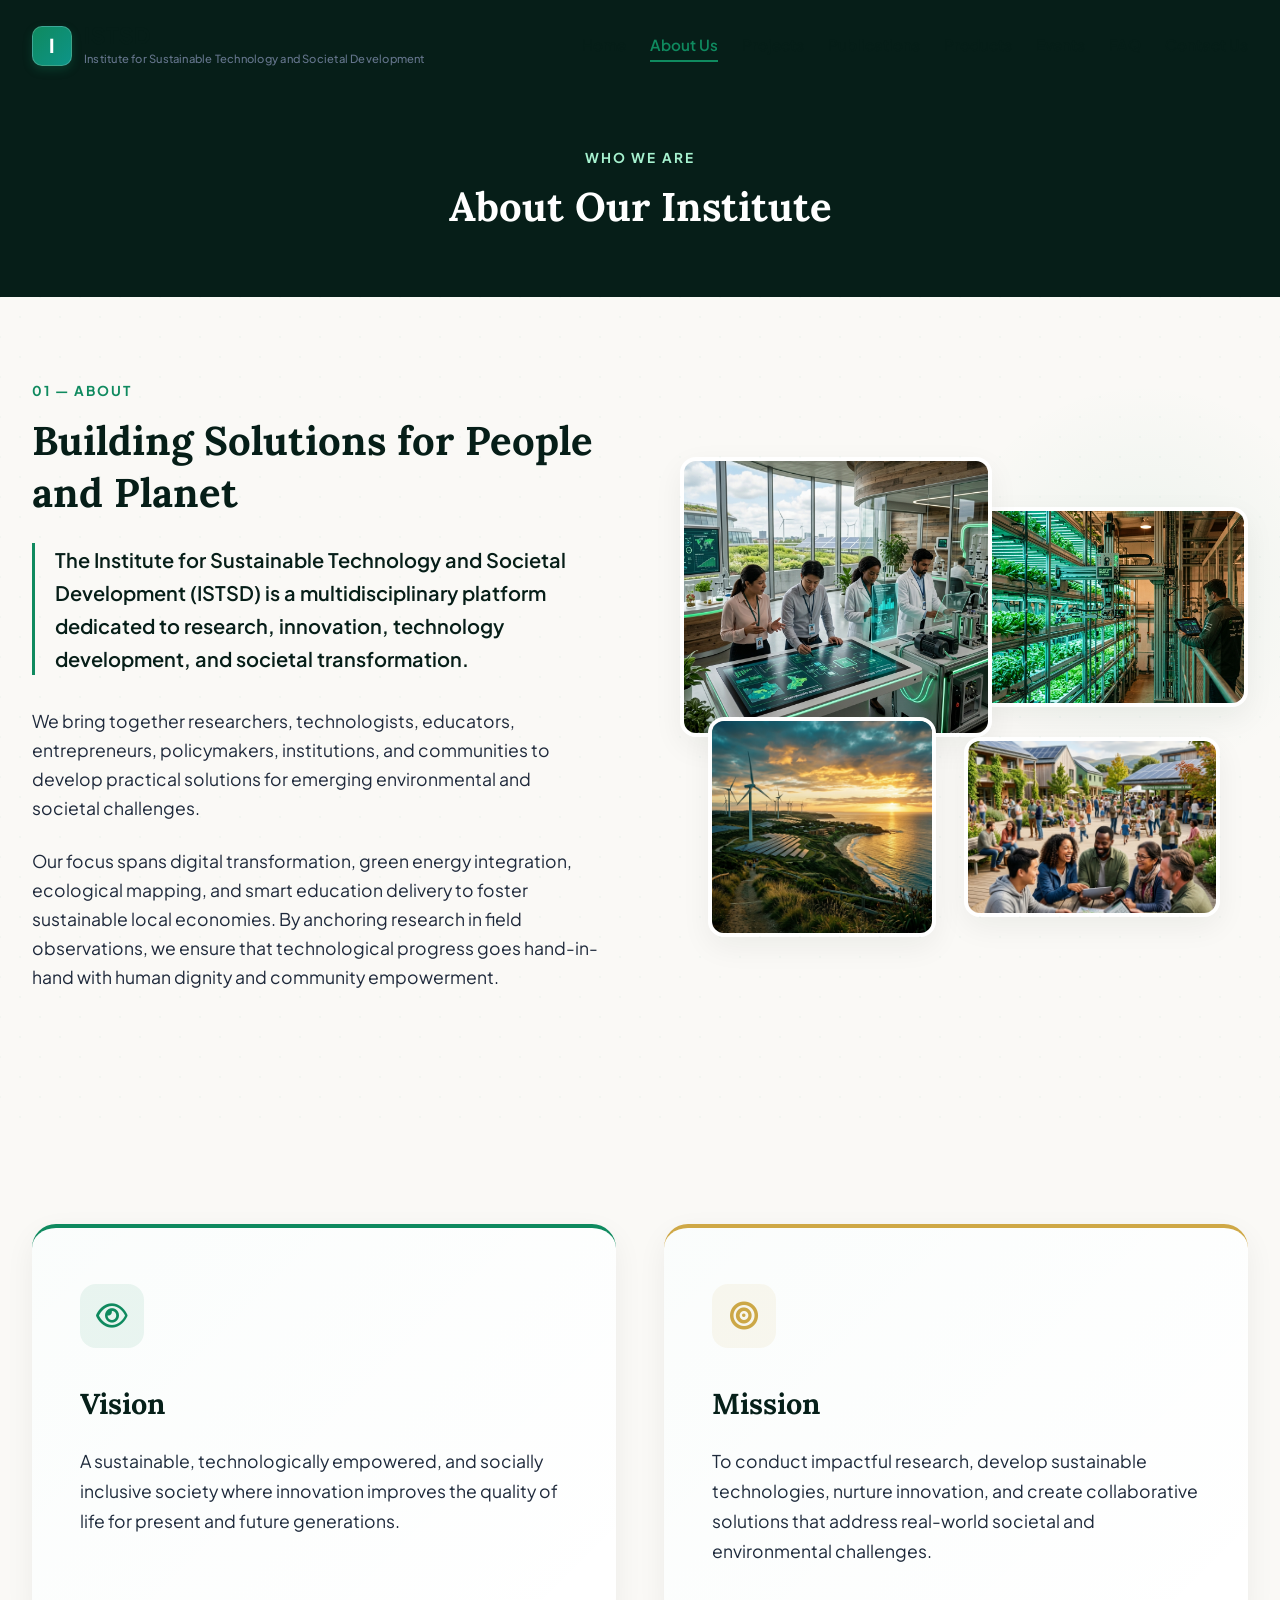
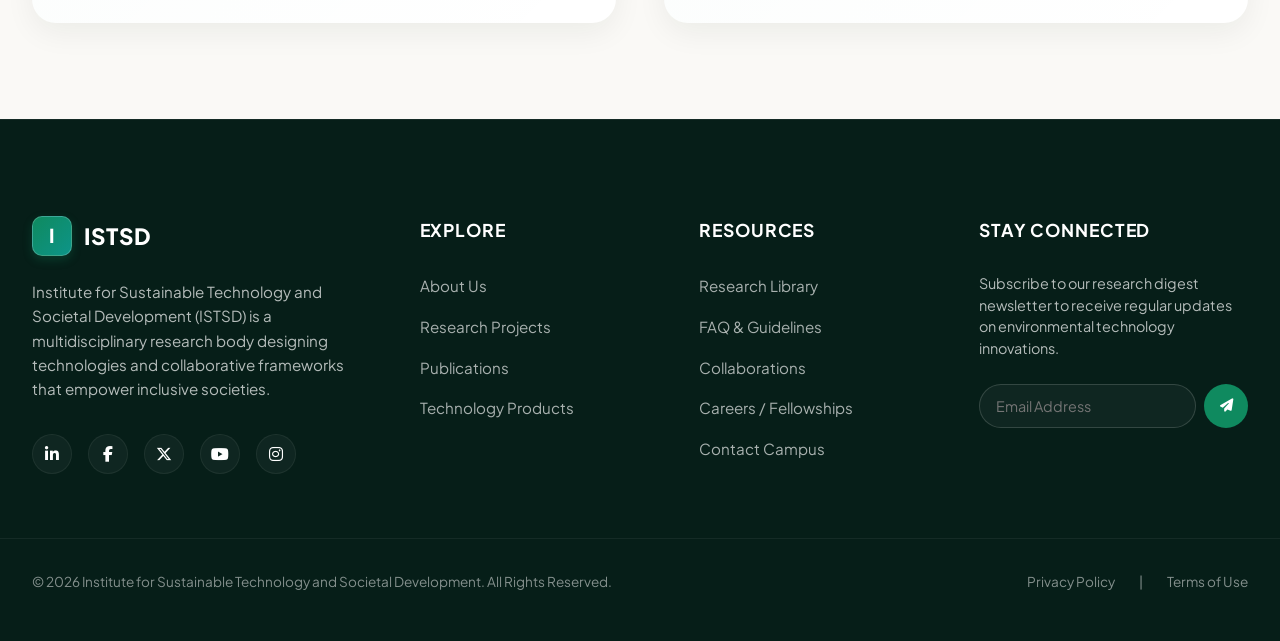
==== about.html @ 1c8e1d32 "version2" ====
<!DOCTYPE html>
<html lang="en">
<head>
  <meta charset="UTF-8">
  <meta name="viewport" content="width=device-width, initial-scale=1.0">
  <title>About Us | ISTSD</title>
  <meta name="description" content="Learn about the Institute for Sustainable Technology and Societal Development (ISTSD), our vision, mission, and multidisciplinary platform.">
  
  <!-- Font Awesome CDN -->
  <link rel="stylesheet" href="https://cdnjs.cloudflare.com/ajax/libs/font-awesome/6.4.0/css/all.min.css" integrity="sha512-iecdLmaskl7CVkqkXNQ/ZH/XLlvWZOJyj7Yy7tcenmpD1ypASozpmT/E0iPtmFIB46ZmdtAc9eNBvH0H/ZpiBw==" crossorigin="anonymous" referrerpolicy="no-referrer" />
  
  <!-- Stylesheets -->
  <link rel="stylesheet" href="css/style.css">
  
  <!-- JavaScript -->
  <script src="js/script.js" defer></script>
  <link rel="icon" type="image/png" href="data:image/svg+xml,<svg xmlns=%22http://www.w3.org/2000/svg%22 viewBox=%220 0 100 100%22><rect width=%22100%22 height=%22100%22 rx=%2220%22 fill=%22%230f8a5f%22/><text y=%22.9em%22 font-size=%2280%22 fill=%22white%22 font-weight=%22bold%22 x=%2210%22>I</text></svg>">
</head>
<body>

  <!-- Scroll Progress Indicator -->
  <div class="scroll-progress-bar"></div>

  <!-- Header / Navigation -->
  <header class="header-nav">
    <div class="container nav-container">
      <a href="index.html" class="logo-link" id="logoLink">
        <div class="logo-icon">I</div>
        <div class="logo-text-wrapper">
          <span class="logo-abbr">ISTSD</span>
          <span class="logo-full">Institute for Sustainable Technology and Societal Development</span>
        </div>
      </a>
      
      <!-- Hamburger Menu for Mobile -->
      <button class="hamburger-toggle" aria-label="Toggle navigation menu" aria-expanded="false" id="hamburgerMenu">
        <span class="hamburger-line"></span>
        <span class="hamburger-line"></span>
        <span class="hamburger-line"></span>
      </button>
      
      <!-- Navigation Menu -->
      <nav class="nav-menu-wrapper">
        <ul class="nav-menu" id="navMenu">
          <li class="nav-item"><a href="index.html" class="nav-link" id="navHome">Home</a></li>
          <li class="nav-item"><a href="about.html" class="nav-link active" id="navAbout">About Us</a></li>
          <li class="nav-item"><a href="projects.html" class="nav-link" id="navProjects">Projects</a></li>
          <li class="nav-item"><a href="publications.html" class="nav-link" id="navPublications">Publications</a></li>
          <li class="nav-item"><a href="products.html" class="nav-link" id="navProducts">Products</a></li>
          <li class="nav-item"><a href="events.html" class="nav-link" id="navEvents">Events</a></li>
          <li class="nav-item"><a href="faq.html" class="nav-link" id="navFaq">FAQ</a></li>
          <li class="nav-item"><a href="contact.html" class="nav-link" id="navContact">Contact Us</a></li>
        </ul>
      </nav>
    </div>
  </header>

  <!-- Inner Page Banner -->
  <section class="why-section" style="padding: 9rem 0 4rem 0; min-height: auto;">
    <div class="container text-center reveal-element revealed">
      <span class="section-label" style="color: #a7f3d0;">Who We Are</span>
      <h1 class="section-title" style="color: var(--white); margin-bottom: 0;">About Our Institute</h1>
    </div>
  </section>

  <!-- ABOUT US SECTION -->
  <section class="about-section" id="about" style="padding-top: 5rem;">
    <div class="grid-bg-pattern"></div>
    <div class="blur-glow-green" style="top: 10%; right: -5%;"></div>
    
    <div class="container about-grid">
      <!-- Left content -->
      <div class="about-content reveal-element">
        <span class="section-label">01 — About</span>
        <h2 class="section-title">Building Solutions for People and Planet</h2>
        <p class="about-text-lead">
          The Institute for Sustainable Technology and Societal Development (ISTSD) is a multidisciplinary platform dedicated to research, innovation, technology development, and societal transformation.
        </p>
        <p class="about-text">
          We bring together researchers, technologists, educators, entrepreneurs, policymakers, institutions, and communities to develop practical solutions for emerging environmental and societal challenges.
        </p>
        <p class="about-text">
          Our focus spans digital transformation, green energy integration, ecological mapping, and smart education delivery to foster sustainable local economies. By anchoring research in field observations, we ensure that technological progress goes hand-in-hand with human dignity and community empowerment.
        </p>
      </div>
      
      <!-- Right overlapping collage -->
      <div class="about-collage reveal-element">
        <div class="collage-img-card collage-card-1">
          <img src="images/about_col_researcher.png" alt="Researchers collaborating in a clean energy lab">
        </div>
        <div class="collage-img-card collage-card-2">
          <img src="images/about_col_agriculture.png" alt="Smart vertical hydroponics precision farming">
        </div>
        <div class="collage-img-card collage-card-3">
          <img src="images/about_col_energy.png" alt="Sleek wind turbines and solar panel arrays">
        </div>
        <div class="collage-img-card collage-card-4">
          <img src="images/about_col_community.png" alt="Local community collaborating outdoors using tablets">
        </div>
      </div>
    </div>
  </section>

  <!-- VISION AND MISSION -->
  <section class="vision-mission-section">
    <div class="container vm-grid">
      <!-- Vision Card -->
      <div class="vm-card reveal-element">
        <div class="vm-icon-box">
          <i class="far fa-eye"></i>
        </div>
        <h3 class="vm-title">Vision</h3>
        <p class="vm-text">
          A sustainable, technologically empowered, and socially inclusive society where innovation improves the quality of life for present and future generations.
        </p>
      </div>
      
      <!-- Mission Card -->
      <div class="vm-card vm-card-mission reveal-element">
        <div class="vm-icon-box">
          <i class="fas fa-bullseye"></i>
        </div>
        <h3 class="vm-title">Mission</h3>
        <p class="vm-text">
          To conduct impactful research, develop sustainable technologies, nurture innovation, and create collaborative solutions that address real-world societal and environmental challenges.
        </p>
      </div>
    </div>
  </section>

  <!-- FOOTER -->
  <footer class="footer-section">
    <div class="container footer-grid">
      <!-- Col 1: Brand details -->
      <div class="footer-brand-col">
        <a href="index.html" class="footer-logo">
          <div class="logo-icon">I</div>
          <span class="logo-abbr">ISTSD</span>
        </a>
        <p class="footer-brand-desc">
          Institute for Sustainable Technology and Societal Development (ISTSD) is a multidisciplinary research body designing technologies and collaborative frameworks that empower inclusive societies.
        </p>
        <div class="footer-social-links">
          <a href="https://linkedin.com" target="_blank" rel="noopener noreferrer" class="footer-social-btn" aria-label="LinkedIn Profile"><i class="fab fa-linkedin-in"></i></a>
          <a href="https://facebook.com" target="_blank" rel="noopener noreferrer" class="footer-social-btn" aria-label="Facebook Page"><i class="fab fa-facebook-f"></i></a>
          <a href="https://twitter.com" target="_blank" rel="noopener noreferrer" class="footer-social-btn" aria-label="X / Twitter Feed"><i class="fab fa-x-twitter"></i></a>
          <a href="https://youtube.com" target="_blank" rel="noopener noreferrer" class="footer-social-btn" aria-label="YouTube Channel"><i class="fab fa-youtube"></i></a>
          <a href="https://instagram.com" target="_blank" rel="noopener noreferrer" class="footer-social-btn" aria-label="Instagram Feed"><i class="fab fa-instagram"></i></a>
        </div>
      </div>
      
      <!-- Col 2: Navigation shortcuts -->
      <div>
        <h4 class="footer-title">Explore</h4>
        <ul class="footer-links-list">
          <li class="footer-link-item"><a href="about.html">About Us</a></li>
          <li class="footer-link-item"><a href="projects.html">Research Projects</a></li>
          <li class="footer-link-item"><a href="publications.html">Publications</a></li>
          <li class="footer-link-item"><a href="products.html">Technology Products</a></li>
        </ul>
      </div>
      
      <!-- Col 3: Resources links -->
      <div>
        <h4 class="footer-title">Resources</h4>
        <ul class="footer-links-list">
          <li class="footer-link-item"><a href="publications.html">Research Library</a></li>
          <li class="footer-link-item"><a href="faq.html">FAQ & Guidelines</a></li>
          <li class="footer-link-item"><a href="contact.html">Collaborations</a></li>
          <li class="footer-link-item"><a href="contact.html">Careers / Fellowships</a></li>
          <li class="footer-link-item"><a href="contact.html">Contact Campus</a></li>
        </ul>
      </div>
      
      <!-- Col 4: Newsletter sign up -->
      <div>
        <h4 class="footer-title">Stay Connected</h4>
        <p style="font-size: 0.9rem; margin-bottom: 1.5rem; line-height: 1.5;">
          Subscribe to our research digest newsletter to receive regular updates on environmental technology innovations.
        </p>
        <form style="display: flex; gap: 0.5rem; position: relative;" onsubmit="event.preventDefault(); alert('Subscribed to ISTSD research digest successfully!'); this.reset();">
          <input type="email" placeholder="Email Address" required style="flex-grow: 1; padding: 0.75rem 1rem; border-radius: 30px; border: 1px solid rgba(255, 255, 255, 0.15); background-color: rgba(255, 255, 255, 0.04); color: var(--white); font-family: var(--font-sans); font-size: 0.9rem; outline: none;">
          <button type="submit" aria-label="Subscribe to newsletter" style="width: 44px; height: 44px; border-radius: 50%; background-color: var(--primary-emerald); color: var(--white); border: none; cursor: pointer; display: flex; align-items: center; justify-content: center; flex-shrink: 0; transition: var(--transition-fast);"><i class="fas fa-paper-plane"></i></button>
        </form>
      </div>
    </div>
    
    <!-- Footer Legal Row -->
    <div class="container footer-bottom-wrapper">
      <p>© 2026 Institute for Sustainable Technology and Societal Development. All Rights Reserved.</p>
      <div class="footer-bottom-links">
        <a href="contact.html">Privacy Policy</a>
        <span>|</span>
        <a href="contact.html">Terms of Use</a>
      </div>
    </div>
  </footer>

  <!-- Scroll-to-Top Button -->
  <button class="scroll-top-btn" aria-label="Scroll to top of the page" id="scrollTopBtn">
    <i class="fas fa-chevron-up"></i>
  </button>

</body>
</html>
---- css/style.css ----
@import url('https://fonts.googleapis.com/css2?family=Plus+Jakarta+Sans:wght@300;400;500;600;700;800&family=Lora:ital,wght@0,400;0,500;0,600;0,700;1,400&display=swap');

/* --- CUSTOM VARIABLES --- */
:root {
  --primary-dark: #061e18;      /* Deep Forest Green */
  --primary-dark-rgb: 6, 30, 24;
  --primary-emerald: #0f8a5f;   /* Emerald Green */
  --primary-emerald-rgb: 15, 138, 95;
  --accent-teal: #0d9488;       /* Teal */
  --accent-teal-rgb: 13, 148, 136;
  --accent-gold: #cfa846;       /* Soft Gold */
  --accent-gold-rgb: 207, 168, 70;
  --bg-ivory: #faf9f6;          /* Ivory / Off-white */
  --bg-light-rgb: 250, 249, 246;
  --bg-card: #ffffff;
  --text-charcoal: #1e293b;     /* Slate 800 */
  --text-muted: #64748b;        /* Slate 500 */
  --white: #ffffff;
  --white-rgb: 255, 255, 255;
  --font-sans: 'Plus Jakarta Sans', sans-serif;
  --font-serif: 'Lora', serif;
  
  --shadow-sm: 0 2px 4px rgba(0, 0, 0, 0.05);
  --shadow-md: 0 10px 30px rgba(6, 30, 24, 0.06);
  --shadow-lg: 0 20px 40px rgba(6, 30, 24, 0.1);
  --transition-smooth: all 0.4s cubic-bezier(0.16, 1, 0.3, 1);
  --transition-fast: all 0.2s ease;
  --border-radius-sm: 8px;
  --border-radius-md: 16px;
  --border-radius-lg: 24px;
}

/* --- RESET & BASIC STYLES --- */
* {
  box-sizing: border-box;
  margin: 0;
  padding: 0;
}

html {
  scroll-behavior: smooth;
  font-size: 16px;
}

body {
  font-family: var(--font-sans);
  background-color: var(--bg-ivory);
  color: var(--text-charcoal);
  line-height: 1.65;
  overflow-x: hidden;
}

/* Custom Scrollbar */
::-webkit-scrollbar {
  width: 10px;
}
::-webkit-scrollbar-track {
  background: var(--bg-ivory);
}
::-webkit-scrollbar-thumb {
  background: rgba(15, 138, 95, 0.3);
  border-radius: 5px;
}
::-webkit-scrollbar-thumb:hover {
  background: var(--primary-emerald);
}

/* --- GLOBAL LAYOUT & DECORATIONS --- */
.container {
  width: 100%;
  max-width: 1280px;
  margin: 0 auto;
  padding: 0 2rem;
}

section {
  position: relative;
  padding: 7rem 0;
}

/* Subtle background grid pattern using CSS */
.grid-bg-pattern {
  position: absolute;
  top: 0;
  left: 0;
  width: 100%;
  height: 100%;
  background-image: 
    radial-gradient(rgba(15, 138, 95, 0.03) 1.5px, transparent 1.5px),
    radial-gradient(rgba(15, 138, 95, 0.03) 1.5px, transparent 1.5px);
  background-size: 40px 40px;
  background-position: 0 0, 20px 20px;
  pointer-events: none;
  z-index: 1;
}

.blur-glow-green {
  position: absolute;
  width: 400px;
  height: 400px;
  background: radial-gradient(circle, rgba(15, 138, 95, 0.06) 0%, rgba(255, 255, 255, 0) 70%);
  border-radius: 50%;
  pointer-events: none;
  z-index: 0;
}

.section-label {
  display: inline-block;
  font-family: var(--font-sans);
  font-size: 0.85rem;
  font-weight: 700;
  text-transform: uppercase;
  letter-spacing: 0.15em;
  color: var(--primary-emerald);
  margin-bottom: 0.75rem;
}

.section-title {
  font-family: var(--font-serif);
  font-size: 2.5rem;
  font-weight: 700;
  color: var(--primary-dark);
  margin-bottom: 1.5rem;
  line-height: 1.3;
}

.section-subtitle {
  font-size: 1.1rem;
  color: var(--text-muted);
  max-width: 650px;
  margin-bottom: 3rem;
}

.text-center {
  text-align: center;
}

.mx-auto {
  margin-left: auto;
  margin-right: auto;
}

/* --- BUTTONS --- */
.btn {
  display: inline-flex;
  align-items: center;
  justify-content: center;
  padding: 0.9rem 2rem;
  border-radius: 40px;
  font-size: 0.95rem;
  font-weight: 600;
  text-decoration: none;
  cursor: pointer;
  transition: var(--transition-smooth);
  letter-spacing: 0.02em;
}

.btn-primary {
  background-color: var(--primary-emerald);
  color: var(--white);
  border: 1px solid var(--primary-emerald);
  box-shadow: 0 4px 14px rgba(15, 138, 95, 0.2);
}

.btn-primary:hover {
  background-color: var(--primary-dark);
  border-color: var(--primary-dark);
  box-shadow: 0 6px 20px rgba(6, 30, 24, 0.3);
  transform: translateY(-2px);
}

.btn-secondary {
  background-color: transparent;
  color: var(--primary-dark);
  border: 1px solid rgba(6, 30, 24, 0.15);
}

.btn-secondary:hover {
  background-color: rgba(6, 30, 24, 0.04);
  border-color: var(--primary-dark);
  transform: translateY(-2px);
}

.btn-outline-gold {
  background-color: transparent;
  color: var(--accent-gold);
  border: 1px solid var(--accent-gold);
}

.btn-outline-gold:hover {
  background-color: var(--accent-gold);
  color: var(--primary-dark);
  box-shadow: 0 4px 14px rgba(207, 168, 70, 0.2);
  transform: translateY(-2px);
}

.btn-white {
  background-color: var(--white);
  color: var(--primary-dark);
  border: 1px solid var(--white);
  box-shadow: 0 4px 14px rgba(0, 0, 0, 0.05);
}

.btn-white:hover {
  background-color: transparent;
  color: var(--white);
  border-color: rgba(255, 255, 255, 0.4);
  transform: translateY(-2px);
}

/* --- NAVIGATION --- */
.header-nav {
  position: fixed;
  top: 0;
  left: 0;
  width: 100%;
  z-index: 1000;
  transition: var(--transition-smooth);
  padding: 1.5rem 0;
}

/* Glassmorphism state when scrolled */
.header-nav.scrolled {
  background-color: rgba(250, 249, 246, 0.85);
  backdrop-filter: blur(12px);
  -webkit-backdrop-filter: blur(12px);
  box-shadow: var(--shadow-sm);
  padding: 1rem 0;
  border-bottom: 1px solid rgba(15, 138, 95, 0.08);
}

.nav-container {
  display: flex;
  justify-content: space-between;
  align-items: center;
}

.logo-link {
  display: flex;
  align-items: center;
  text-decoration: none;
  gap: 0.75rem;
}

.logo-icon {
  width: 40px;
  height: 40px;
  background: linear-gradient(135deg, var(--primary-emerald), var(--accent-teal));
  border-radius: 10px;
  display: flex;
  align-items: center;
  justify-content: center;
  color: var(--white);
  font-weight: 800;
  font-size: 1.2rem;
  box-shadow: 0 4px 10px rgba(15, 138, 95, 0.25);
  border: 1px solid rgba(255, 255, 255, 0.2);
}

.logo-text-wrapper {
  display: flex;
  flex-direction: column;
}

.logo-abbr {
  font-size: 1.4rem;
  font-weight: 800;
  color: var(--primary-dark);
  letter-spacing: 0.05em;
  line-height: 1;
}

.logo-full {
  font-size: 0.7rem;
  font-weight: 500;
  color: var(--text-muted);
  letter-spacing: 0.02em;
  margin-top: 0.15rem;
}

.nav-menu {
  display: flex;
  align-items: center;
  list-style: none;
  gap: 1.5rem;
}

.nav-link {
  font-size: 0.95rem;
  font-weight: 600;
  color: var(--primary-dark);
  text-decoration: none;
  position: relative;
  padding: 0.5rem 0;
  transition: var(--transition-fast);
}

.nav-link:hover {
  color: var(--primary-emerald);
}

.nav-link::after {
  content: '';
  position: absolute;
  bottom: 0;
  left: 0;
  width: 0;
  height: 2px;
  background-color: var(--primary-emerald);
  transition: var(--transition-fast);
}

.nav-link:hover::after,
.nav-link.active::after {
  width: 100%;
}

.nav-link.active {
  color: var(--primary-emerald);
}

.nav-actions {
  display: flex;
  align-items: center;
  gap: 1rem;
}

/* Mobile Hamburger Menu */
.hamburger-toggle {
  display: none;
  background: none;
  border: none;
  cursor: pointer;
  padding: 0.5rem;
  z-index: 1010;
}

.hamburger-line {
  display: block;
  width: 25px;
  height: 2px;
  margin: 5px auto;
  background-color: var(--primary-dark);
  transition: var(--transition-fast);
}

/* Scroll progress indicator */
.scroll-progress-bar {
  position: fixed;
  top: 0;
  left: 0;
  height: 3px;
  width: 0;
  background: linear-gradient(to right, var(--primary-emerald), var(--accent-teal));
  z-index: 2000;
}

/* --- HERO SECTION --- */
.hero-section {
  min-height: 100vh;
  display: flex;
  align-items: center;
  color: var(--white);
  padding: 8rem 0 5rem 0;
  position: relative;
  background-color: var(--primary-dark);
}

.hero-bg-wrapper {
  position: absolute;
  top: 0;
  left: 0;
  width: 100%;
  height: 100%;
  overflow: hidden;
}

.hero-bg-img {
  width: 100%;
  height: 100%;
  object-fit: cover;
  opacity: 0.45;
  transform: scale(1.02);
  transition: transform 10s ease;
}

.hero-overlay {
  position: absolute;
  top: 0;
  left: 0;
  width: 100%;
  height: 100%;
  background: linear-gradient(
    to bottom,
    rgba(6, 30, 24, 0.9) 0%,
    rgba(6, 30, 24, 0.75) 50%,
    rgba(6, 30, 24, 0.95) 100%
  );
  z-index: 1;
}

/* Subtle Animated Background Elements */
.hero-particle {
  position: absolute;
  background-color: rgba(15, 138, 95, 0.15);
  border-radius: 50%;
  pointer-events: none;
  animation: float-around 20s infinite ease-in-out;
}

.hero-particle-1 {
  width: 300px;
  height: 300px;
  top: 15%;
  left: -5%;
}

.hero-particle-2 {
  width: 400px;
  height: 400px;
  bottom: 10%;
  right: -10%;
  animation-duration: 25s;
  animation-delay: -5s;
}

.hero-content-box {
  position: relative;
  z-index: 2;
  max-width: 800px;
}

.hero-badge {
  display: inline-flex;
  align-items: center;
  background: rgba(15, 138, 95, 0.15);
  border: 1px solid rgba(15, 138, 95, 0.3);
  padding: 0.5rem 1.25rem;
  border-radius: 30px;
  font-size: 0.8rem;
  font-weight: 700;
  letter-spacing: 0.1em;
  color: #a7f3d0;
  text-transform: uppercase;
  margin-bottom: 2rem;
  backdrop-filter: blur(8px);
  -webkit-backdrop-filter: blur(8px);
}

.hero-badge i {
  color: var(--accent-gold);
  margin-right: 0.5rem;
}

.hero-title {
  font-family: var(--font-serif);
  font-size: 3.8rem;
  font-weight: 700;
  line-height: 1.15;
  color: var(--white);
  margin-bottom: 1.5rem;
  letter-spacing: -0.01em;
}

.hero-title span {
  background: linear-gradient(to right, var(--accent-gold), #ffd700);
  -webkit-background-clip: text;
  -webkit-text-fill-color: transparent;
}

.hero-description {
  font-size: 1.25rem;
  font-weight: 400;
  line-height: 1.6;
  color: rgba(255, 255, 255, 0.85);
  margin-bottom: 3rem;
  max-width: 680px;
}

.hero-buttons {
  display: flex;
  flex-wrap: wrap;
  gap: 1.25rem;
}

/* --- IMPACT / STATISTICS SECTION --- */
.impact-section {
  background-color: var(--white);
  padding: 4.5rem 0;
  margin-top: -3rem;
  z-index: 10;
  border-radius: var(--border-radius-lg) var(--border-radius-lg) 0 0;
  box-shadow: 0 -20px 40px rgba(6, 30, 24, 0.05);
}

.stats-grid {
  display: grid;
  grid-template-columns: repeat(4, 1fr);
  gap: 2rem;
  text-align: center;
}

.stat-item {
  padding: 1.5rem 1rem;
  border-right: 1px solid rgba(15, 138, 95, 0.1);
  transition: var(--transition-smooth);
}

.stat-item:last-child {
  border-right: none;
}

.stat-number {
  font-family: var(--font-sans);
  font-size: 3.5rem;
  font-weight: 800;
  color: var(--primary-dark);
  line-height: 1;
  margin-bottom: 0.5rem;
}

.stat-number span {
  color: var(--primary-emerald);
}

.stat-label {
  font-size: 0.95rem;
  font-weight: 600;
  color: var(--text-muted);
  text-transform: uppercase;
  letter-spacing: 0.05em;
}

.stat-item:hover {
  transform: translateY(-5px);
}

/* --- ABOUT US SECTION --- */
.about-section {
  background-color: var(--bg-ivory);
}

.about-grid {
  display: grid;
  grid-template-columns: 1fr 1fr;
  gap: 5rem;
  align-items: center;
}

.about-content {
  z-index: 2;
}

.about-text {
  font-size: 1.1rem;
  color: var(--text-charcoal);
  margin-bottom: 1.5rem;
}

.about-text-lead {
  font-size: 1.25rem;
  font-weight: 600;
  color: var(--primary-dark);
  border-left: 3px solid var(--primary-emerald);
  padding-left: 1.25rem;
  margin-bottom: 2rem;
}

.about-collage {
  position: relative;
  height: 480px;
  width: 100%;
}

.collage-img-card {
  position: absolute;
  border-radius: var(--border-radius-md);
  overflow: hidden;
  box-shadow: var(--shadow-md);
  border: 4px solid var(--white);
  transition: var(--transition-smooth);
  cursor: pointer;
}

.collage-img-card img {
  width: 100%;
  height: 100%;
  object-fit: cover;
}

/* Positions for Collage Cards */
.collage-card-1 {
  width: 55%;
  height: 280px;
  top: 0;
  left: 0;
  z-index: 2;
}

.collage-card-2 {
  width: 48%;
  height: 200px;
  top: 50px;
  right: 0;
  z-index: 1;
}

.collage-card-3 {
  width: 40%;
  height: 220px;
  bottom: 0;
  left: 5%;
  z-index: 3;
}

.collage-card-4 {
  width: 45%;
  height: 180px;
  bottom: 20px;
  right: 5%;
  z-index: 2;
}

.collage-img-card:hover {
  transform: scale(1.04) translateY(-8px);
  box-shadow: var(--shadow-lg);
  z-index: 10;
  border-color: rgba(15, 138, 95, 0.2);
}

/* --- VISION & MISSION SECTION --- */
.vision-mission-section {
  background-color: var(--bg-light-rgb);
  padding: 6rem 0;
}

.vm-grid {
  display: grid;
  grid-template-columns: 1fr 1fr;
  gap: 3rem;
}

.vm-card {
  background: var(--white);
  padding: 3.5rem 3rem;
  border-radius: var(--border-radius-lg);
  box-shadow: var(--shadow-md);
  border-top: 4px solid var(--primary-emerald);
  position: relative;
  overflow: hidden;
  transition: var(--transition-smooth);
}

.vm-card-mission {
  border-top-color: var(--accent-gold);
}

.vm-card::before {
  content: '';
  position: absolute;
  top: 0;
  left: 0;
  width: 100%;
  height: 100%;
  background: linear-gradient(135deg, rgba(15, 138, 95, 0.02) 0%, rgba(255, 255, 255, 0) 100%);
  pointer-events: none;
}

.vm-icon-box {
  width: 64px;
  height: 64px;
  background-color: rgba(15, 138, 95, 0.08);
  color: var(--primary-emerald);
  border-radius: 16px;
  display: flex;
  align-items: center;
  justify-content: center;
  font-size: 1.75rem;
  margin-bottom: 2rem;
  transition: var(--transition-smooth);
}

.vm-card-mission .vm-icon-box {
  background-color: rgba(207, 168, 70, 0.08);
  color: var(--accent-gold);
}

.vm-title {
  font-family: var(--font-serif);
  font-size: 1.8rem;
  font-weight: 700;
  color: var(--primary-dark);
  margin-bottom: 1.25rem;
}

.vm-text {
  font-size: 1.1rem;
  line-height: 1.7;
  color: var(--text-charcoal);
}

.vm-card:hover {
  transform: translateY(-8px);
  box-shadow: var(--shadow-lg);
}

.vm-card:hover .vm-icon-box {
  transform: rotate(6deg) scale(1.1);
}

/* --- FOCUS AREAS --- */
.focus-section {
  background-color: var(--white);
}

.focus-grid {
  display: grid;
  grid-template-columns: repeat(3, 1fr);
  gap: 2.5rem;
}

.focus-card {
  padding: 3rem 2.5rem;
  background-color: var(--bg-ivory);
  border-radius: var(--border-radius-md);
  border: 1px solid rgba(15, 138, 95, 0.06);
  position: relative;
  transition: var(--transition-smooth);
  overflow: hidden;
  display: flex;
  flex-direction: column;
}

.focus-card-icon {
  width: 50px;
  height: 50px;
  background-color: var(--white);
  color: var(--primary-emerald);
  border-radius: 12px;
  display: flex;
  align-items: center;
  justify-content: center;
  font-size: 1.3rem;
  margin-bottom: 1.75rem;
  box-shadow: var(--shadow-sm);
  transition: var(--transition-smooth);
  border: 1px solid rgba(15, 138, 95, 0.05);
}

.focus-card-title {
  font-size: 1.25rem;
  font-weight: 700;
  color: var(--primary-dark);
  margin-bottom: 1rem;
}

.focus-card-desc {
  font-size: 0.95rem;
  color: var(--text-muted);
  margin-bottom: 2rem;
  flex-grow: 1;
}

.focus-card-link {
  display: inline-flex;
  align-items: center;
  font-size: 0.9rem;
  font-weight: 700;
  color: var(--primary-emerald);
  text-decoration: none;
  gap: 0.5rem;
  transition: var(--transition-fast);
}

.focus-card-link:hover {
  color: var(--primary-dark);
  gap: 0.75rem;
}

.focus-card::after {
  content: '';
  position: absolute;
  bottom: 0;
  left: 0;
  width: 0;
  height: 3px;
  background: linear-gradient(to right, var(--primary-emerald), var(--accent-teal));
  transition: var(--transition-smooth);
}

.focus-card:hover {
  transform: translateY(-6px);
  box-shadow: var(--shadow-md);
  background-color: var(--white);
  border-color: rgba(15, 138, 95, 0.1);
}

.focus-card:hover::after {
  width: 100%;
}

.focus-card:hover .focus-card-icon {
  background-color: var(--primary-emerald);
  color: var(--white);
}

/* --- PROJECTS SECTION --- */
.projects-section {
  background-color: var(--bg-ivory);
}

.projects-slider-wrapper {
  position: relative;
  margin-top: 3.5rem;
}

.projects-grid {
  display: grid;
  grid-template-columns: repeat(3, 1fr);
  gap: 2.5rem;
}

.project-card {
  background: var(--white);
  border-radius: var(--border-radius-md);
  overflow: hidden;
  box-shadow: var(--shadow-sm);
  border: 1px solid rgba(15, 138, 95, 0.05);
  transition: var(--transition-smooth);
  display: flex;
  flex-direction: column;
}

.project-img-box {
  height: 220px;
  position: relative;
  overflow: hidden;
}

.project-img-box img {
  width: 100%;
  height: 100%;
  object-fit: cover;
  transition: transform 0.6s ease;
}

.project-badge-cat {
  position: absolute;
  top: 1.25rem;
  left: 1.25rem;
  background-color: rgba(6, 30, 24, 0.8);
  backdrop-filter: blur(6px);
  -webkit-backdrop-filter: blur(6px);
  color: var(--white);
  padding: 0.35rem 0.85rem;
  border-radius: 20px;
  font-size: 0.75rem;
  font-weight: 700;
  letter-spacing: 0.02em;
  z-index: 2;
}

.project-badge-status {
  position: absolute;
  top: 1.25rem;
  right: 1.25rem;
  background-color: var(--primary-emerald);
  color: var(--white);
  padding: 0.35rem 0.85rem;
  border-radius: 20px;
  font-size: 0.75rem;
  font-weight: 700;
  z-index: 2;
  box-shadow: var(--shadow-sm);
}

.project-badge-status.active {
  background-color: var(--primary-emerald);
}

.project-badge-status.ongoing {
  background-color: var(--accent-teal);
}

.project-badge-status.completed {
  background-color: var(--primary-dark);
}

.project-info {
  padding: 2.25rem 2rem;
  display: flex;
  flex-direction: column;
  flex-grow: 1;
}

.project-title {
  font-size: 1.3rem;
  font-weight: 700;
  color: var(--primary-dark);
  margin-bottom: 0.75rem;
  line-height: 1.4;
}

.project-desc {
  font-size: 0.95rem;
  color: var(--text-muted);
  margin-bottom: 2rem;
  line-height: 1.6;
  flex-grow: 1;
}

.project-btn {
  font-size: 0.9rem;
  font-weight: 700;
  color: var(--primary-dark);
  text-decoration: none;
  display: inline-flex;
  align-items: center;
  gap: 0.5rem;
  transition: var(--transition-fast);
}

.project-btn:hover {
  color: var(--primary-emerald);
  gap: 0.75rem;
}

.project-card:hover {
  transform: translateY(-8px);
  box-shadow: var(--shadow-lg);
  border-color: rgba(15, 138, 95, 0.12);
}

.project-card:hover .project-img-box img {
  transform: scale(1.06);
}

/* --- PUBLICATIONS SECTION --- */
.publications-section {
  background-color: var(--white);
}

.publications-list {
  margin-top: 3.5rem;
  display: flex;
  flex-direction: column;
  gap: 2rem;
  max-width: 900px;
  margin-left: auto;
  margin-right: auto;
}

.publication-card {
  background: var(--bg-ivory);
  padding: 2.5rem;
  border-radius: var(--border-radius-md);
  border-left: 4px solid var(--primary-emerald);
  border-top: 1px solid rgba(15, 138, 95, 0.04);
  border-right: 1px solid rgba(15, 138, 95, 0.04);
  border-bottom: 1px solid rgba(15, 138, 95, 0.04);
  transition: var(--transition-smooth);
}

.pub-meta {
  display: flex;
  flex-wrap: wrap;
  gap: 1.25rem;
  margin-bottom: 1rem;
  font-size: 0.85rem;
  font-weight: 700;
}

.pub-type {
  color: var(--primary-emerald);
  text-transform: uppercase;
  letter-spacing: 0.05em;
}

.pub-year {
  color: var(--accent-gold);
}

.pub-journal {
  color: var(--text-muted);
  font-style: italic;
}

.pub-title {
  font-size: 1.4rem;
  font-weight: 700;
  color: var(--primary-dark);
  margin-bottom: 0.75rem;
  line-height: 1.35;
}

.pub-authors {
  font-size: 0.95rem;
  font-weight: 600;
  color: var(--text-charcoal);
  margin-bottom: 1.25rem;
}

.pub-abstract {
  font-size: 0.95rem;
  color: var(--text-muted);
  margin-bottom: 1.75rem;
  line-height: 1.6;
}

.pub-link {
  display: inline-flex;
  align-items: center;
  font-size: 0.9rem;
  font-weight: 700;
  color: var(--primary-emerald);
  text-decoration: none;
  gap: 0.5rem;
  transition: var(--transition-fast);
}

.pub-link:hover {
  color: var(--primary-dark);
  gap: 0.75rem;
}

.publication-card:hover {
  transform: translateX(6px);
  box-shadow: var(--shadow-md);
  background-color: var(--white);
  border-color: rgba(15, 138, 95, 0.1);
}

.pub-actions-bottom {
  margin-top: 4rem;
  text-align: center;
}

/* --- PRODUCTS / INNOVATION PRODUCTS --- */
.products-section {
  background-color: var(--bg-light-rgb);
}

.products-grid {
  display: grid;
  grid-template-columns: repeat(2, 1fr);
  gap: 3rem;
}

.product-card {
  background: var(--white);
  border-radius: var(--border-radius-lg);
  overflow: hidden;
  box-shadow: var(--shadow-md);
  display: grid;
  grid-template-columns: 1.1fr 0.9fr;
  transition: var(--transition-smooth);
}

.product-info {
  padding: 3rem 2.5rem;
  display: flex;
  flex-direction: column;
  justify-content: center;
}

.product-title {
  font-family: var(--font-serif);
  font-size: 1.6rem;
  font-weight: 700;
  color: var(--primary-dark);
  margin-bottom: 1rem;
}

.product-desc {
  font-size: 0.95rem;
  color: var(--text-muted);
  margin-bottom: 2.25rem;
}

.product-btn {
  align-self: flex-start;
}

.product-img-box {
  position: relative;
  overflow: hidden;
  height: 100%;
  min-height: 280px;
}

.product-img-box img {
  width: 100%;
  height: 100%;
  object-fit: cover;
  transition: transform 0.6s ease;
}

.product-card:hover {
  transform: translateY(-8px);
  box-shadow: var(--shadow-lg);
}

.product-card:hover .product-img-box img {
  transform: scale(1.05);
}

/* --- EVENTS SECTION --- */
.events-section {
  background-color: var(--white);
}

.events-grid {
  display: grid;
  grid-template-columns: repeat(3, 1fr);
  gap: 2.5rem;
  margin-top: 3.5rem;
}

.event-card {
  background: var(--bg-ivory);
  border-radius: var(--border-radius-md);
  overflow: hidden;
  box-shadow: var(--shadow-sm);
  display: flex;
  flex-direction: column;
  border: 1px solid rgba(15, 138, 95, 0.04);
  transition: var(--transition-smooth);
}

.event-date-banner {
  height: 100px;
  background-color: var(--primary-dark);
  display: flex;
  align-items: center;
  padding: 0 2rem;
  color: var(--white);
  gap: 1.25rem;
  position: relative;
  overflow: hidden;
}

.event-date-banner::after {
  content: '';
  position: absolute;
  right: -20px;
  bottom: -20px;
  width: 100px;
  height: 100px;
  background-color: rgba(15, 138, 95, 0.1);
  border-radius: 50%;
}

.event-day {
  font-size: 2.5rem;
  font-weight: 800;
  color: var(--accent-gold);
  line-height: 1;
}

.event-month-year {
  display: flex;
  flex-direction: column;
  line-height: 1.2;
}

.event-month {
  font-size: 0.9rem;
  font-weight: 700;
  text-transform: uppercase;
  letter-spacing: 0.05em;
}

.event-year {
  font-size: 0.85rem;
  color: rgba(255, 255, 255, 0.7);
}

.event-info {
  padding: 2.5rem 2rem;
  display: flex;
  flex-direction: column;
  flex-grow: 1;
}

.event-meta {
  display: flex;
  align-items: center;
  gap: 0.5rem;
  font-size: 0.85rem;
  color: var(--text-muted);
  margin-bottom: 1rem;
}

.event-meta i {
  color: var(--primary-emerald);
}

.event-title {
  font-size: 1.25rem;
  font-weight: 700;
  color: var(--primary-dark);
  margin-bottom: 0.75rem;
  line-height: 1.4;
  flex-grow: 0;
}

.event-desc {
  font-size: 0.95rem;
  color: var(--text-muted);
  margin-bottom: 2rem;
  line-height: 1.6;
  flex-grow: 1;
}

.event-card:hover {
  transform: translateY(-8px);
  box-shadow: var(--shadow-md);
  border-color: rgba(15, 138, 95, 0.1);
}

.event-card:hover .event-date-banner {
  background-color: var(--primary-emerald);
}

/* --- WHY ISTSD / COLLABORATE --- */
.why-section {
  background-color: var(--primary-dark);
  color: var(--white);
  position: relative;
  overflow: hidden;
}

.why-section .section-title {
  color: var(--white);
}

.why-grid {
  display: grid;
  grid-template-columns: repeat(4, 1fr);
  gap: 2.5rem;
  margin-top: 4rem;
  position: relative;
  z-index: 2;
}

.why-card {
  background-color: rgba(255, 255, 255, 0.03);
  border: 1px solid rgba(255, 255, 255, 0.08);
  padding: 3rem 2rem;
  border-radius: var(--border-radius-md);
  transition: var(--transition-smooth);
}

.why-icon {
  width: 60px;
  height: 60px;
  background-color: rgba(15, 138, 95, 0.15);
  border: 1px solid rgba(15, 138, 95, 0.2);
  color: var(--accent-gold);
  border-radius: 14px;
  display: flex;
  align-items: center;
  justify-content: center;
  font-size: 1.5rem;
  margin-bottom: 1.75rem;
  transition: var(--transition-smooth);
}

.why-card-title {
  font-size: 1.25rem;
  font-weight: 700;
  margin-bottom: 1rem;
}

.why-card-desc {
  font-size: 0.95rem;
  color: rgba(255, 255, 255, 0.7);
  line-height: 1.6;
}

.why-card:hover {
  background-color: rgba(255, 255, 255, 0.06);
  border-color: rgba(15, 138, 95, 0.4);
  transform: translateY(-6px);
}

.why-card:hover .why-icon {
  background-color: var(--primary-emerald);
  color: var(--white);
  transform: scale(1.05);
}

/* --- COLLABORATION / ECOSYSTEM --- */
.partners-section {
  background-color: var(--bg-ivory);
}

.partners-intro-box {
  max-width: 700px;
  margin-bottom: 4rem;
}

.partners-grid {
  display: grid;
  grid-template-columns: repeat(6, 1fr);
  gap: 2rem;
  align-items: center;
}

.partner-logo-card {
  background: var(--white);
  padding: 2.25rem 1.5rem;
  border-radius: var(--border-radius-sm);
  display: flex;
  flex-direction: column;
  align-items: center;
  justify-content: center;
  text-align: center;
  border: 1px solid rgba(6, 30, 24, 0.04);
  box-shadow: var(--shadow-sm);
  transition: var(--transition-smooth);
  cursor: pointer;
  min-height: 110px;
}

.partner-logo-icon {
  font-size: 1.75rem;
  color: var(--text-muted);
  margin-bottom: 0.75rem;
}

.partner-logo-name {
  font-size: 0.85rem;
  font-weight: 700;
  color: var(--text-charcoal);
  line-height: 1.2;
}

.partner-logo-card:hover {
  transform: translateY(-5px);
  border-color: rgba(15, 138, 95, 0.2);
  box-shadow: var(--shadow-md);
}

.partner-logo-card:hover .partner-logo-icon {
  color: var(--primary-emerald);
}

.partner-cta-box {
  margin-top: 5rem;
  text-align: center;
  background: linear-gradient(135deg, var(--primary-dark), rgba(15, 138, 95, 0.95));
  color: var(--white);
  padding: 4rem 3rem;
  border-radius: var(--border-radius-lg);
  box-shadow: var(--shadow-lg);
}

.partner-cta-title {
  font-family: var(--font-serif);
  font-size: 2rem;
  font-weight: 700;
  margin-bottom: 1rem;
}

.partner-cta-desc {
  max-width: 600px;
  margin: 0 auto 2.5rem auto;
  color: rgba(255, 255, 255, 0.8);
}

/* --- FAQ SECTION --- */
.faq-section {
  background-color: var(--white);
}

.faq-wrapper {
  max-width: 800px;
  margin: 3.5rem auto 0 auto;
}

.faq-item {
  background-color: var(--bg-ivory);
  border-radius: var(--border-radius-sm);
  margin-bottom: 1.25rem;
  border: 1px solid rgba(15, 138, 95, 0.05);
  overflow: hidden;
  transition: var(--transition-smooth);
}

.faq-header {
  width: 100%;
  padding: 1.5rem 2rem;
  display: flex;
  justify-content: space-between;
  align-items: center;
  background: none;
  border: none;
  cursor: pointer;
  text-align: left;
  gap: 1.5rem;
}

.faq-question {
  font-size: 1.1rem;
  font-weight: 700;
  color: var(--primary-dark);
  line-height: 1.4;
  transition: var(--transition-fast);
}

.faq-icon-arrow {
  width: 28px;
  height: 28px;
  background-color: var(--white);
  border-radius: 50%;
  display: flex;
  align-items: center;
  justify-content: center;
  color: var(--primary-emerald);
  box-shadow: var(--shadow-sm);
  transition: var(--transition-smooth);
  font-size: 0.75rem;
}

.faq-body {
  max-height: 0;
  overflow: hidden;
  transition: max-height 0.4s cubic-bezier(0.16, 1, 0.3, 1);
}

.faq-answer {
  padding: 0 2rem 1.75rem 2rem;
  font-size: 0.95rem;
  color: var(--text-muted);
  line-height: 1.7;
}

/* Active FAQ Styles */
.faq-item.active {
  background-color: var(--white);
  border-color: rgba(15, 138, 95, 0.15);
  box-shadow: var(--shadow-md);
}

.faq-item.active .faq-question {
  color: var(--primary-emerald);
}

.faq-item.active .faq-icon-arrow {
  transform: rotate(180deg);
  background-color: var(--primary-emerald);
  color: var(--white);
}

/* --- CONTACT SECTION --- */
.contact-section {
  background-color: var(--bg-ivory);
}

.contact-grid {
  display: grid;
  grid-template-columns: 1fr 1.2fr;
  gap: 4.5rem;
  align-items: flex-start;
}

.contact-info-panel {
  display: flex;
  flex-direction: column;
  gap: 2.5rem;
}

.contact-details-box {
  display: flex;
  flex-direction: column;
  gap: 1.75rem;
}

.contact-detail-item {
  display: flex;
  gap: 1.25rem;
}

.contact-detail-icon {
  width: 48px;
  height: 48px;
  background-color: rgba(15, 138, 95, 0.08);
  color: var(--primary-emerald);
  border-radius: 12px;
  display: flex;
  align-items: center;
  justify-content: center;
  font-size: 1.1rem;
  flex-shrink: 0;
}

.contact-detail-content h4 {
  font-size: 0.95rem;
  font-weight: 700;
  text-transform: uppercase;
  color: var(--primary-dark);
  margin-bottom: 0.25rem;
  letter-spacing: 0.05em;
}

.contact-detail-content p,
.contact-detail-content a {
  font-size: 1rem;
  color: var(--text-muted);
  text-decoration: none;
}

.contact-detail-content a:hover {
  color: var(--primary-emerald);
}

/* Map frame design */
.contact-map-frame {
  height: 280px;
  border-radius: var(--border-radius-md);
  border: 1px solid rgba(6, 30, 24, 0.08);
  overflow: hidden;
  box-shadow: var(--shadow-sm);
  position: relative;
  background-color: var(--white);
}

.contact-map-placeholder {
  width: 100%;
  height: 100%;
  display: flex;
  flex-direction: column;
  align-items: center;
  justify-content: center;
  background: 
    radial-gradient(circle, rgba(15, 138, 95, 0.08) 10%, transparent 60%),
    linear-gradient(rgba(15, 138, 95, 0.02) 1px, transparent 1px),
    linear-gradient(90deg, rgba(15, 138, 95, 0.02) 1px, transparent 1px);
  background-size: 100% 100%, 20px 20px, 20px 20px;
  color: var(--primary-dark);
  text-align: center;
  padding: 2rem;
}

.map-marker-pulse {
  width: 20px;
  height: 20px;
  background-color: var(--primary-emerald);
  border-radius: 50%;
  margin-bottom: 1rem;
  position: relative;
  box-shadow: 0 0 10px var(--primary-emerald);
}

.map-marker-pulse::after {
  content: '';
  position: absolute;
  top: -10px;
  left: -10px;
  width: 40px;
  height: 40px;
  border: 2px solid var(--primary-emerald);
  border-radius: 50%;
  animation: ping-marker 2s infinite ease-out;
}

/* Form Panel */
.contact-form-panel {
  background: var(--white);
  padding: 3.5rem 3rem;
  border-radius: var(--border-radius-lg);
  box-shadow: var(--shadow-lg);
  border: 1px solid rgba(15, 138, 95, 0.05);
}

.form-title {
  font-family: var(--font-serif);
  font-size: 1.75rem;
  font-weight: 700;
  color: var(--primary-dark);
  margin-bottom: 2rem;
}

.form-group {
  margin-bottom: 1.5rem;
  position: relative;
}

.form-input {
  width: 100%;
  padding: 0.9rem 0;
  border: none;
  border-bottom: 1px solid rgba(6, 30, 24, 0.15);
  font-family: var(--font-sans);
  font-size: 0.95rem;
  color: var(--primary-dark);
  background-color: transparent;
  outline: none;
  transition: var(--transition-fast);
}

.form-label {
  position: absolute;
  left: 0;
  top: 0.9rem;
  font-size: 0.95rem;
  color: var(--text-muted);
  pointer-events: none;
  transition: var(--transition-smooth);
}

/* Float label styles */
.form-input:focus ~ .form-label,
.form-input:not(:placeholder-shown) ~ .form-label {
  top: -0.75rem;
  font-size: 0.75rem;
  font-weight: 700;
  color: var(--primary-emerald);
}

.form-input:focus {
  border-bottom-color: var(--primary-emerald);
}

textarea.form-input {
  min-height: 100px;
  resize: none;
}

.form-btn-wrapper {
  margin-top: 2rem;
}

.form-submit-btn {
  width: 100%;
}

/* Form feedback alerts */
.form-feedback {
  display: none;
  margin-top: 1.5rem;
  padding: 1rem;
  border-radius: var(--border-radius-sm);
  font-size: 0.9rem;
  font-weight: 600;
  text-align: center;
}

.form-feedback.success {
  background-color: rgba(15, 138, 95, 0.15);
  color: #064e3b;
  border: 1px solid rgba(15, 138, 95, 0.2);
  display: block;
}

/* --- FOOTER SECTION --- */
.footer-section {
  background-color: var(--primary-dark);
  color: rgba(255, 255, 255, 0.7);
  padding: 6rem 0 3rem 0;
  border-top: 1px solid rgba(255, 255, 255, 0.06);
}

.footer-grid {
  display: grid;
  grid-template-columns: 1.5fr 1fr 1fr 1.2fr;
  gap: 4rem;
  margin-bottom: 4rem;
}

.footer-brand-col {
  display: flex;
  flex-direction: column;
}

.footer-logo {
  text-decoration: none;
  display: flex;
  align-items: center;
  gap: 0.75rem;
  margin-bottom: 1.5rem;
}

.footer-logo .logo-icon {
  background: linear-gradient(135deg, var(--primary-emerald), var(--accent-teal));
}

.footer-logo .logo-abbr {
  color: var(--white);
}

.footer-logo .logo-full {
  color: rgba(255, 255, 255, 0.5);
}

.footer-brand-desc {
  font-size: 0.95rem;
  line-height: 1.6;
  margin-bottom: 2rem;
}

.footer-title {
  color: var(--white);
  font-size: 1.1rem;
  font-weight: 700;
  margin-bottom: 1.75rem;
  text-transform: uppercase;
  letter-spacing: 0.05em;
}

.footer-links-list {
  list-style: none;
  display: flex;
  flex-direction: column;
  gap: 0.9rem;
}

.footer-link-item a {
  font-size: 0.95rem;
  color: rgba(255, 255, 255, 0.65);
  text-decoration: none;
  transition: var(--transition-fast);
}

.footer-link-item a:hover {
  color: var(--accent-gold);
  padding-left: 4px;
}

.footer-social-links {
  display: flex;
  gap: 1rem;
}

.footer-social-btn {
  width: 40px;
  height: 40px;
  border-radius: 50%;
  background-color: rgba(255, 255, 255, 0.04);
  color: var(--white);
  display: flex;
  align-items: center;
  justify-content: center;
  text-decoration: none;
  font-size: 1rem;
  transition: var(--transition-smooth);
  border: 1px solid rgba(255, 255, 255, 0.06);
}

.footer-social-btn:hover {
  background-color: var(--primary-emerald);
  border-color: var(--primary-emerald);
  transform: translateY(-3px) rotate(6deg);
}

/* Footer Bottom Area */
.footer-bottom-wrapper {
  padding-top: 2rem;
  border-top: 1px solid rgba(255, 255, 255, 0.06);
  display: flex;
  justify-content: space-between;
  align-items: center;
  font-size: 0.85rem;
  color: rgba(255, 255, 255, 0.5);
}

.footer-bottom-links {
  display: flex;
  gap: 1.5rem;
}

.footer-bottom-links a {
  color: rgba(255, 255, 255, 0.5);
  text-decoration: none;
  transition: var(--transition-fast);
}

.footer-bottom-links a:hover {
  color: var(--accent-gold);
}

/* --- SCROLL-TO-TOP BUTTON --- */
.scroll-top-btn {
  position: fixed;
  bottom: 2rem;
  right: 2rem;
  width: 50px;
  height: 50px;
  border-radius: 50%;
  background-color: var(--primary-emerald);
  color: var(--white);
  border: none;
  cursor: pointer;
  box-shadow: var(--shadow-md);
  display: flex;
  align-items: center;
  justify-content: center;
  font-size: 1.1rem;
  z-index: 999;
  opacity: 0;
  visibility: hidden;
  transform: translateY(15px);
  transition: var(--transition-smooth);
}

.scroll-top-btn.visible {
  opacity: 1;
  visibility: visible;
  transform: translateY(0);
}

.scroll-top-btn:hover {
  background-color: var(--primary-dark);
  box-shadow: var(--shadow-lg);
  transform: translateY(-3px);
}

/* --- ANIMATION KEYFRAMES --- */
@keyframes float-around {
  0% { transform: translateY(0) scale(1); }
  50% { transform: translateY(-30px) scale(1.05); }
  100% { transform: translateY(0) scale(1); }
}

@keyframes ping-marker {
  0% { transform: scale(0.5); opacity: 1; }
  100% { transform: scale(1.8); opacity: 0; }
}

/* Intersection Observer Animations */
.reveal-element {
  opacity: 0;
  transform: translateY(30px);
  transition: opacity 0.8s cubic-bezier(0.16, 1, 0.3, 1), transform 0.8s cubic-bezier(0.16, 1, 0.3, 1);
}

.reveal-element.revealed {
  opacity: 1;
  transform: translateY(0);
}

/* --- MEDIA QUERIES (RESPONSIVENESS) --- */

@media (max-width: 1024px) {
  html {
    font-size: 15px;
  }
  
  .container {
    padding: 0 1.5rem;
  }
  
  .stats-grid {
    grid-template-columns: repeat(2, 1fr);
    gap: 1.5rem;
  }
  
  .stat-item {
    border-right: none;
  }
  
  .stat-item:nth-child(odd) {
    border-right: 1px solid rgba(15, 138, 95, 0.1);
  }
  
  .about-grid {
    gap: 3rem;
  }
  
  .focus-grid {
    grid-template-columns: repeat(2, 1fr);
    gap: 2rem;
  }
  
  .projects-grid {
    grid-template-columns: repeat(2, 1fr);
    gap: 2rem;
  }
  
  .products-grid {
    grid-template-columns: 1fr;
    gap: 2.5rem;
  }
  
  .product-card {
    grid-template-columns: 1fr 1fr;
  }
  
  .events-grid {
    grid-template-columns: repeat(2, 1fr);
    gap: 2rem;
  }
  
  .why-grid {
    grid-template-columns: repeat(2, 1fr);
    gap: 2rem;
  }
  
  .partners-grid {
    grid-template-columns: repeat(3, 1fr);
    gap: 1.5rem;
  }
  
  .footer-grid {
    grid-template-columns: 1.5fr 1fr 1fr;
    gap: 3rem;
  }
  
  .footer-brand-col {
    grid-column: span 3;
    margin-bottom: 1.5rem;
  }
}

@media (max-width: 768px) {
  section {
    padding: 5rem 0;
  }
  
  .section-title {
    font-size: 2.1rem;
  }
  
  /* Navigation Hamburger */
  .hamburger-toggle {
    display: block;
  }
  
  .nav-menu {
    position: fixed;
    top: 0;
    right: -100%;
    width: 280px;
    height: 100vh;
    background-color: var(--white);
    flex-direction: column;
    align-items: flex-start;
    padding: 7rem 2.5rem 3rem 2.5rem;
    gap: 2rem;
    box-shadow: -10px 0 30px rgba(6, 30, 24, 0.1);
    transition: var(--transition-smooth);
    z-index: 1005;
  }
  
  .nav-menu.active {
    right: 0;
  }
  
  .nav-link {
    font-size: 1.1rem;
    width: 100%;
  }
  
  .nav-actions {
    display: none; /* Hide button in mobile header */
  }
  
  /* Add button inside mobile menu drawer instead */
  .nav-menu .mobile-nav-btn {
    margin-top: 1rem;
    width: 100%;
  }
  
  .hamburger-toggle.active .hamburger-line:nth-child(1) {
    transform: translateY(7px) rotate(45deg);
  }
  
  .hamburger-toggle.active .hamburger-line:nth-child(2) {
    opacity: 0;
  }
  
  .hamburger-toggle.active .hamburger-line:nth-child(3) {
    transform: translateY(-7px) rotate(-45deg);
  }
  
  /* Hero */
  .hero-title {
    font-size: 2.8rem;
  }
  
  .hero-description {
    font-size: 1.1rem;
  }
  
  /* About Collage Layout Change */
  .about-grid {
    grid-template-columns: 1fr;
    gap: 4rem;
  }
  
  .about-collage {
    height: 380px;
    max-width: 500px;
    margin: 0 auto;
  }
  
  .collage-card-1 { height: 200px; }
  .collage-card-2 { height: 150px; top: 30px; }
  .collage-card-3 { height: 160px; }
  .collage-card-4 { height: 140px; }
  
  .vm-grid {
    grid-template-columns: 1fr;
    gap: 2rem;
  }
  
  .focus-grid {
    grid-template-columns: 1fr;
  }
  
  .projects-grid {
    grid-template-columns: 1fr;
  }
  
  .product-card {
    grid-template-columns: 1fr;
  }
  
  .product-img-box {
    min-height: 220px;
  }
  
  .events-grid {
    grid-template-columns: 1fr;
  }
  
  .why-grid {
    grid-template-columns: 1fr;
  }
  
  .partners-grid {
    grid-template-columns: repeat(2, 1fr);
  }
  
  .contact-grid {
    grid-template-columns: 1fr;
    gap: 3rem;
  }
  
  .footer-grid {
    grid-template-columns: 1fr 1fr;
    gap: 2.5rem;
  }
  
  .footer-brand-col {
    grid-column: span 2;
  }
  
  .footer-bottom-wrapper {
    flex-direction: column;
    gap: 1.5rem;
    text-align: center;
  }
}

@media (max-width: 480px) {
  html {
    font-size: 14px;
  }
  
  .stats-grid {
    grid-template-columns: 1fr;
    gap: 2rem;
  }
  
  .stat-item {
    border-right: none;
    border-bottom: 1px solid rgba(15, 138, 95, 0.1);
  }
  
  .stat-item:last-child {
    border-bottom: none;
  }
  
  .hero-title {
    font-size: 2.4rem;
  }
  
  .hero-buttons {
    flex-direction: column;
  }
  
  .btn {
    width: 100%;
  }
  
  .about-collage {
    height: 300px;
  }
  
  .collage-card-1 { height: 160px; }
  .collage-card-2 { height: 120px; top: 20px; }
  .collage-card-3 { height: 130px; }
  .collage-card-4 { height: 110px; }
  
  .partner-logo-card {
    min-height: 90px;
    padding: 1.5rem 1rem;
  }
  
  .footer-grid {
    grid-template-columns: 1fr;
    gap: 2.5rem;
  }
  
  .footer-brand-col {
    grid-column: span 1;
  }
}

/* Accessibility: respect prefers-reduced-motion */
@media (prefers-reduced-motion: reduce) {
  html {
    scroll-behavior: auto;
  }
  .reveal-element {
    opacity: 1 !important;
    transform: none !important;
    transition: none !important;
  }
  .hero-bg-img,
  .hero-particle,
  .collage-img-card,
  .project-card,
  .product-card,
  .focus-card,
  .why-card,
  .partner-logo-card,
  .faq-body,
  .faq-icon-arrow,
  .scroll-top-btn {
    animation: none !important;
    transition: none !important;
    transform: none !important;
  }
}
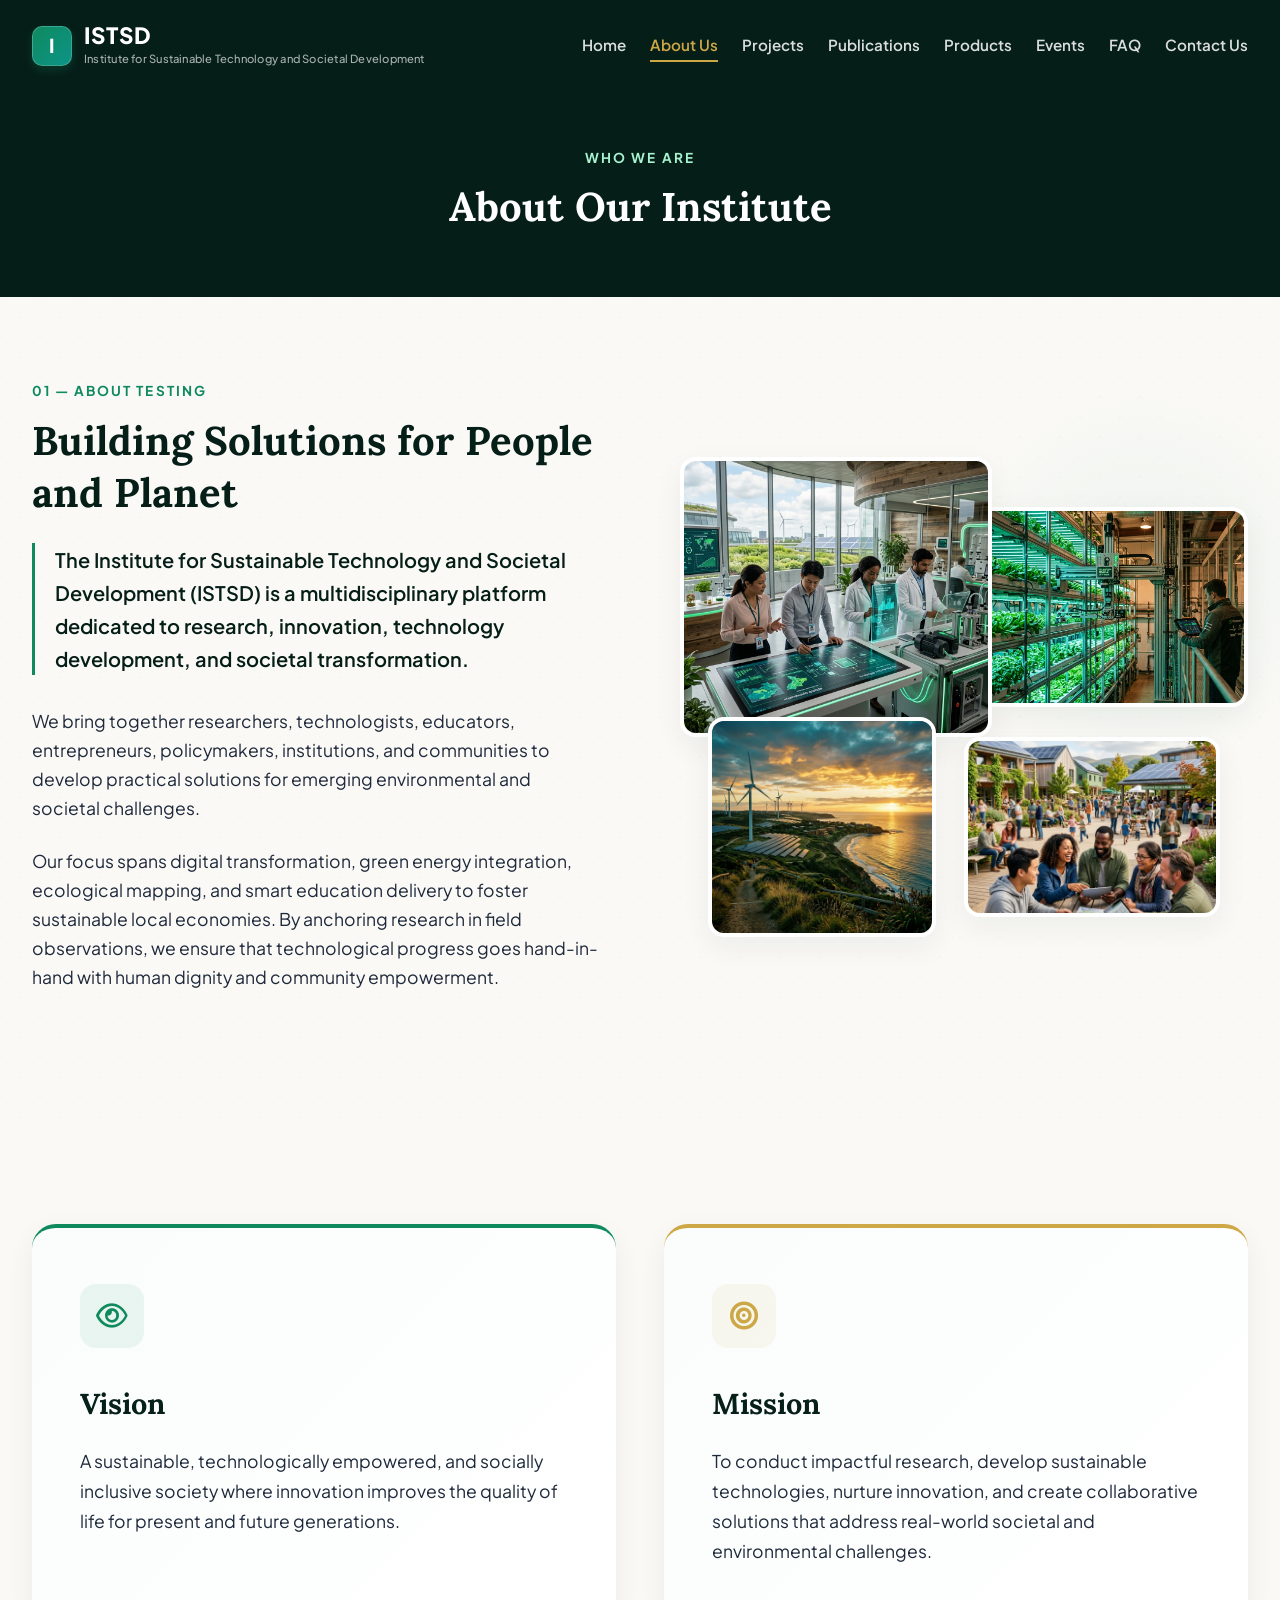
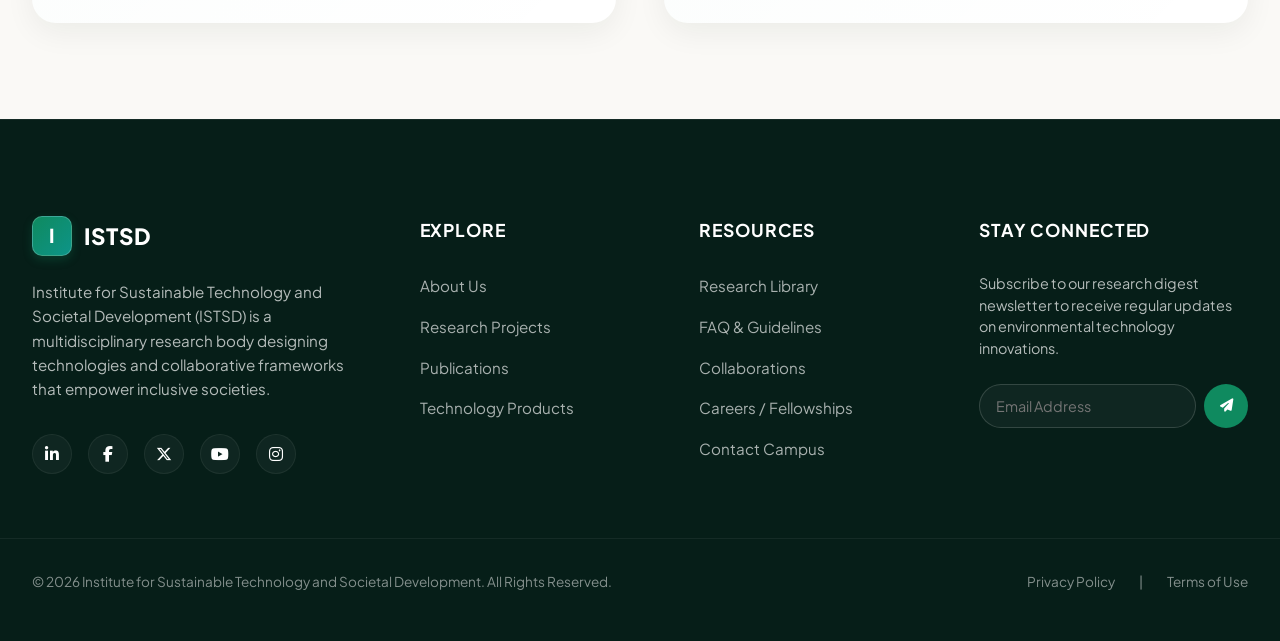
==== commit 14630bd3: "about page being updated" ====
--- a/about.html
+++ b/about.html
@@ -1,21 +1,27 @@
 <!DOCTYPE html>
 <html lang="en">
+
 <head>
   <meta charset="UTF-8">
   <meta name="viewport" content="width=device-width, initial-scale=1.0">
   <title>About Us | ISTSD</title>
-  <meta name="description" content="Learn about the Institute for Sustainable Technology and Societal Development (ISTSD), our vision, mission, and multidisciplinary platform.">
-  
+  <meta name="description"
+    content="Learn about the Institute for Sustainable Technology and Societal Development (ISTSD), our vision, mission, and multidisciplinary platform.">
+
   <!-- Font Awesome CDN -->
-  <link rel="stylesheet" href="https://cdnjs.cloudflare.com/ajax/libs/font-awesome/6.4.0/css/all.min.css" integrity="sha512-iecdLmaskl7CVkqkXNQ/ZH/XLlvWZOJyj7Yy7tcenmpD1ypASozpmT/E0iPtmFIB46ZmdtAc9eNBvH0H/ZpiBw==" crossorigin="anonymous" referrerpolicy="no-referrer" />
-  
+  <link rel="stylesheet" href="https://cdnjs.cloudflare.com/ajax/libs/font-awesome/6.4.0/css/all.min.css"
+    integrity="sha512-iecdLmaskl7CVkqkXNQ/ZH/XLlvWZOJyj7Yy7tcenmpD1ypASozpmT/E0iPtmFIB46ZmdtAc9eNBvH0H/ZpiBw=="
+    crossorigin="anonymous" referrerpolicy="no-referrer" />
+
   <!-- Stylesheets -->
   <link rel="stylesheet" href="css/style.css">
-  
+
   <!-- JavaScript -->
   <script src="js/script.js" defer></script>
-  <link rel="icon" type="image/png" href="data:image/svg+xml,<svg xmlns=%22http://www.w3.org/2000/svg%22 viewBox=%220 0 100 100%22><rect width=%22100%22 height=%22100%22 rx=%2220%22 fill=%22%230f8a5f%22/><text y=%22.9em%22 font-size=%2280%22 fill=%22white%22 font-weight=%22bold%22 x=%2210%22>I</text></svg>">
+  <link rel="icon" type="image/png"
+    href="data:image/svg+xml,<svg xmlns=%22http://www.w3.org/2000/svg%22 viewBox=%220 0 100 100%22><rect width=%22100%22 height=%22100%22 rx=%2220%22 fill=%22%230f8a5f%22/><text y=%22.9em%22 font-size=%2280%22 fill=%22white%22 font-weight=%22bold%22 x=%2210%22>I</text></svg>">
 </head>
+
 <body>
 
   <!-- Scroll Progress Indicator -->
@@ -31,14 +37,14 @@
           <span class="logo-full">Institute for Sustainable Technology and Societal Development</span>
         </div>
       </a>
-      
+
       <!-- Hamburger Menu for Mobile -->
       <button class="hamburger-toggle" aria-label="Toggle navigation menu" aria-expanded="false" id="hamburgerMenu">
         <span class="hamburger-line"></span>
         <span class="hamburger-line"></span>
         <span class="hamburger-line"></span>
       </button>
-      
+
       <!-- Navigation Menu -->
       <nav class="nav-menu-wrapper">
         <ul class="nav-menu" id="navMenu">
@@ -67,23 +73,27 @@
   <section class="about-section" id="about" style="padding-top: 5rem;">
     <div class="grid-bg-pattern"></div>
     <div class="blur-glow-green" style="top: 10%; right: -5%;"></div>
-    
+
     <div class="container about-grid">
       <!-- Left content -->
       <div class="about-content reveal-element">
-        <span class="section-label">01 — About</span>
+        <span class="section-label">01 — About Testing</span>
         <h2 class="section-title">Building Solutions for People and Planet</h2>
         <p class="about-text-lead">
-          The Institute for Sustainable Technology and Societal Development (ISTSD) is a multidisciplinary platform dedicated to research, innovation, technology development, and societal transformation.
+          The Institute for Sustainable Technology and Societal Development (ISTSD) is a multidisciplinary platform
+          dedicated to research, innovation, technology development, and societal transformation.
         </p>
         <p class="about-text">
-          We bring together researchers, technologists, educators, entrepreneurs, policymakers, institutions, and communities to develop practical solutions for emerging environmental and societal challenges.
+          We bring together researchers, technologists, educators, entrepreneurs, policymakers, institutions, and
+          communities to develop practical solutions for emerging environmental and societal challenges.
         </p>
         <p class="about-text">
-          Our focus spans digital transformation, green energy integration, ecological mapping, and smart education delivery to foster sustainable local economies. By anchoring research in field observations, we ensure that technological progress goes hand-in-hand with human dignity and community empowerment.
-        </p>
-      </div>
-      
+          Our focus spans digital transformation, green energy integration, ecological mapping, and smart education
+          delivery to foster sustainable local economies. By anchoring research in field observations, we ensure that
+          technological progress goes hand-in-hand with human dignity and community empowerment.
+        </p>
+      </div>
+
       <!-- Right overlapping collage -->
       <div class="about-collage reveal-element">
         <div class="collage-img-card collage-card-1">
@@ -112,10 +122,11 @@
         </div>
         <h3 class="vm-title">Vision</h3>
         <p class="vm-text">
-          A sustainable, technologically empowered, and socially inclusive society where innovation improves the quality of life for present and future generations.
-        </p>
-      </div>
-      
+          A sustainable, technologically empowered, and socially inclusive society where innovation improves the quality
+          of life for present and future generations.
+        </p>
+      </div>
+
       <!-- Mission Card -->
       <div class="vm-card vm-card-mission reveal-element">
         <div class="vm-icon-box">
@@ -123,7 +134,8 @@
         </div>
         <h3 class="vm-title">Mission</h3>
         <p class="vm-text">
-          To conduct impactful research, develop sustainable technologies, nurture innovation, and create collaborative solutions that address real-world societal and environmental challenges.
+          To conduct impactful research, develop sustainable technologies, nurture innovation, and create collaborative
+          solutions that address real-world societal and environmental challenges.
         </p>
       </div>
     </div>
@@ -139,17 +151,23 @@
           <span class="logo-abbr">ISTSD</span>
         </a>
         <p class="footer-brand-desc">
-          Institute for Sustainable Technology and Societal Development (ISTSD) is a multidisciplinary research body designing technologies and collaborative frameworks that empower inclusive societies.
+          Institute for Sustainable Technology and Societal Development (ISTSD) is a multidisciplinary research body
+          designing technologies and collaborative frameworks that empower inclusive societies.
         </p>
         <div class="footer-social-links">
-          <a href="https://linkedin.com" target="_blank" rel="noopener noreferrer" class="footer-social-btn" aria-label="LinkedIn Profile"><i class="fab fa-linkedin-in"></i></a>
-          <a href="https://facebook.com" target="_blank" rel="noopener noreferrer" class="footer-social-btn" aria-label="Facebook Page"><i class="fab fa-facebook-f"></i></a>
-          <a href="https://twitter.com" target="_blank" rel="noopener noreferrer" class="footer-social-btn" aria-label="X / Twitter Feed"><i class="fab fa-x-twitter"></i></a>
-          <a href="https://youtube.com" target="_blank" rel="noopener noreferrer" class="footer-social-btn" aria-label="YouTube Channel"><i class="fab fa-youtube"></i></a>
-          <a href="https://instagram.com" target="_blank" rel="noopener noreferrer" class="footer-social-btn" aria-label="Instagram Feed"><i class="fab fa-instagram"></i></a>
-        </div>
-      </div>
-      
+          <a href="https://linkedin.com" target="_blank" rel="noopener noreferrer" class="footer-social-btn"
+            aria-label="LinkedIn Profile"><i class="fab fa-linkedin-in"></i></a>
+          <a href="https://facebook.com" target="_blank" rel="noopener noreferrer" class="footer-social-btn"
+            aria-label="Facebook Page"><i class="fab fa-facebook-f"></i></a>
+          <a href="https://twitter.com" target="_blank" rel="noopener noreferrer" class="footer-social-btn"
+            aria-label="X / Twitter Feed"><i class="fab fa-x-twitter"></i></a>
+          <a href="https://youtube.com" target="_blank" rel="noopener noreferrer" class="footer-social-btn"
+            aria-label="YouTube Channel"><i class="fab fa-youtube"></i></a>
+          <a href="https://instagram.com" target="_blank" rel="noopener noreferrer" class="footer-social-btn"
+            aria-label="Instagram Feed"><i class="fab fa-instagram"></i></a>
+        </div>
+      </div>
+
       <!-- Col 2: Navigation shortcuts -->
       <div>
         <h4 class="footer-title">Explore</h4>
@@ -160,7 +178,7 @@
           <li class="footer-link-item"><a href="products.html">Technology Products</a></li>
         </ul>
       </div>
-      
+
       <!-- Col 3: Resources links -->
       <div>
         <h4 class="footer-title">Resources</h4>
@@ -172,20 +190,25 @@
           <li class="footer-link-item"><a href="contact.html">Contact Campus</a></li>
         </ul>
       </div>
-      
+
       <!-- Col 4: Newsletter sign up -->
       <div>
         <h4 class="footer-title">Stay Connected</h4>
         <p style="font-size: 0.9rem; margin-bottom: 1.5rem; line-height: 1.5;">
-          Subscribe to our research digest newsletter to receive regular updates on environmental technology innovations.
-        </p>
-        <form style="display: flex; gap: 0.5rem; position: relative;" onsubmit="event.preventDefault(); alert('Subscribed to ISTSD research digest successfully!'); this.reset();">
-          <input type="email" placeholder="Email Address" required style="flex-grow: 1; padding: 0.75rem 1rem; border-radius: 30px; border: 1px solid rgba(255, 255, 255, 0.15); background-color: rgba(255, 255, 255, 0.04); color: var(--white); font-family: var(--font-sans); font-size: 0.9rem; outline: none;">
-          <button type="submit" aria-label="Subscribe to newsletter" style="width: 44px; height: 44px; border-radius: 50%; background-color: var(--primary-emerald); color: var(--white); border: none; cursor: pointer; display: flex; align-items: center; justify-content: center; flex-shrink: 0; transition: var(--transition-fast);"><i class="fas fa-paper-plane"></i></button>
+          Subscribe to our research digest newsletter to receive regular updates on environmental technology
+          innovations.
+        </p>
+        <form style="display: flex; gap: 0.5rem; position: relative;"
+          onsubmit="event.preventDefault(); alert('Subscribed to ISTSD research digest successfully!'); this.reset();">
+          <input type="email" placeholder="Email Address" required
+            style="flex-grow: 1; padding: 0.75rem 1rem; border-radius: 30px; border: 1px solid rgba(255, 255, 255, 0.15); background-color: rgba(255, 255, 255, 0.04); color: var(--white); font-family: var(--font-sans); font-size: 0.9rem; outline: none;">
+          <button type="submit" aria-label="Subscribe to newsletter"
+            style="width: 44px; height: 44px; border-radius: 50%; background-color: var(--primary-emerald); color: var(--white); border: none; cursor: pointer; display: flex; align-items: center; justify-content: center; flex-shrink: 0; transition: var(--transition-fast);"><i
+              class="fas fa-paper-plane"></i></button>
         </form>
       </div>
     </div>
-    
+
     <!-- Footer Legal Row -->
     <div class="container footer-bottom-wrapper">
       <p>© 2026 Institute for Sustainable Technology and Societal Development. All Rights Reserved.</p>
@@ -203,4 +226,5 @@
   </button>
 
 </body>
-</html>
+
+</html>
--- a/css/style.css
+++ b/css/style.css
@@ -265,17 +265,19 @@
 .logo-abbr {
   font-size: 1.4rem;
   font-weight: 800;
-  color: var(--primary-dark);
+  color: var(--white); /* Light by default */
   letter-spacing: 0.05em;
   line-height: 1;
+  transition: var(--transition-smooth);
 }
 
 .logo-full {
   font-size: 0.7rem;
   font-weight: 500;
-  color: var(--text-muted);
+  color: rgba(255, 255, 255, 0.65); /* Light by default */
   letter-spacing: 0.02em;
   margin-top: 0.15rem;
+  transition: var(--transition-smooth);
 }
 
 .nav-menu {
@@ -288,7 +290,7 @@
 .nav-link {
   font-size: 0.95rem;
   font-weight: 600;
-  color: var(--primary-dark);
+  color: rgba(255, 255, 255, 0.85); /* Light by default */
   text-decoration: none;
   position: relative;
   padding: 0.5rem 0;
@@ -296,7 +298,7 @@
 }
 
 .nav-link:hover {
-  color: var(--primary-emerald);
+  color: var(--accent-gold); /* Gold hover at top */
 }
 
 .nav-link::after {
@@ -306,7 +308,7 @@
   left: 0;
   width: 0;
   height: 2px;
-  background-color: var(--primary-emerald);
+  background-color: var(--accent-gold); /* Gold active at top */
   transition: var(--transition-fast);
 }
 
@@ -316,7 +318,7 @@
 }
 
 .nav-link.active {
-  color: var(--primary-emerald);
+  color: var(--accent-gold); /* Gold active at top */
 }
 
 .nav-actions {
@@ -340,8 +342,37 @@
   width: 25px;
   height: 2px;
   margin: 5px auto;
+  background-color: var(--white); /* Light by default */
+  transition: var(--transition-fast);
+}
+
+/* Dynamic scrolled state colors */
+.header-nav.scrolled .logo-abbr {
+  color: var(--primary-dark);
+}
+
+.header-nav.scrolled .logo-full {
+  color: var(--text-muted);
+}
+
+.header-nav.scrolled .nav-link {
+  color: var(--primary-dark);
+}
+
+.header-nav.scrolled .nav-link:hover {
+  color: var(--primary-emerald);
+}
+
+.header-nav.scrolled .nav-link.active {
+  color: var(--primary-emerald);
+}
+
+.header-nav.scrolled .nav-link::after {
+  background-color: var(--primary-emerald);
+}
+
+.header-nav.scrolled .hamburger-line {
   background-color: var(--primary-dark);
-  transition: var(--transition-fast);
 }
 
 /* Scroll progress indicator */
@@ -1947,9 +1978,19 @@
     right: 0;
   }
   
-  .nav-link {
+  .nav-menu .nav-link {
     font-size: 1.1rem;
     width: 100%;
+    color: var(--primary-dark);
+  }
+  
+  .nav-menu .nav-link:hover,
+  .nav-menu .nav-link.active {
+    color: var(--primary-emerald);
+  }
+  
+  .nav-menu .nav-link::after {
+    background-color: var(--primary-emerald);
   }
   
   .nav-actions {
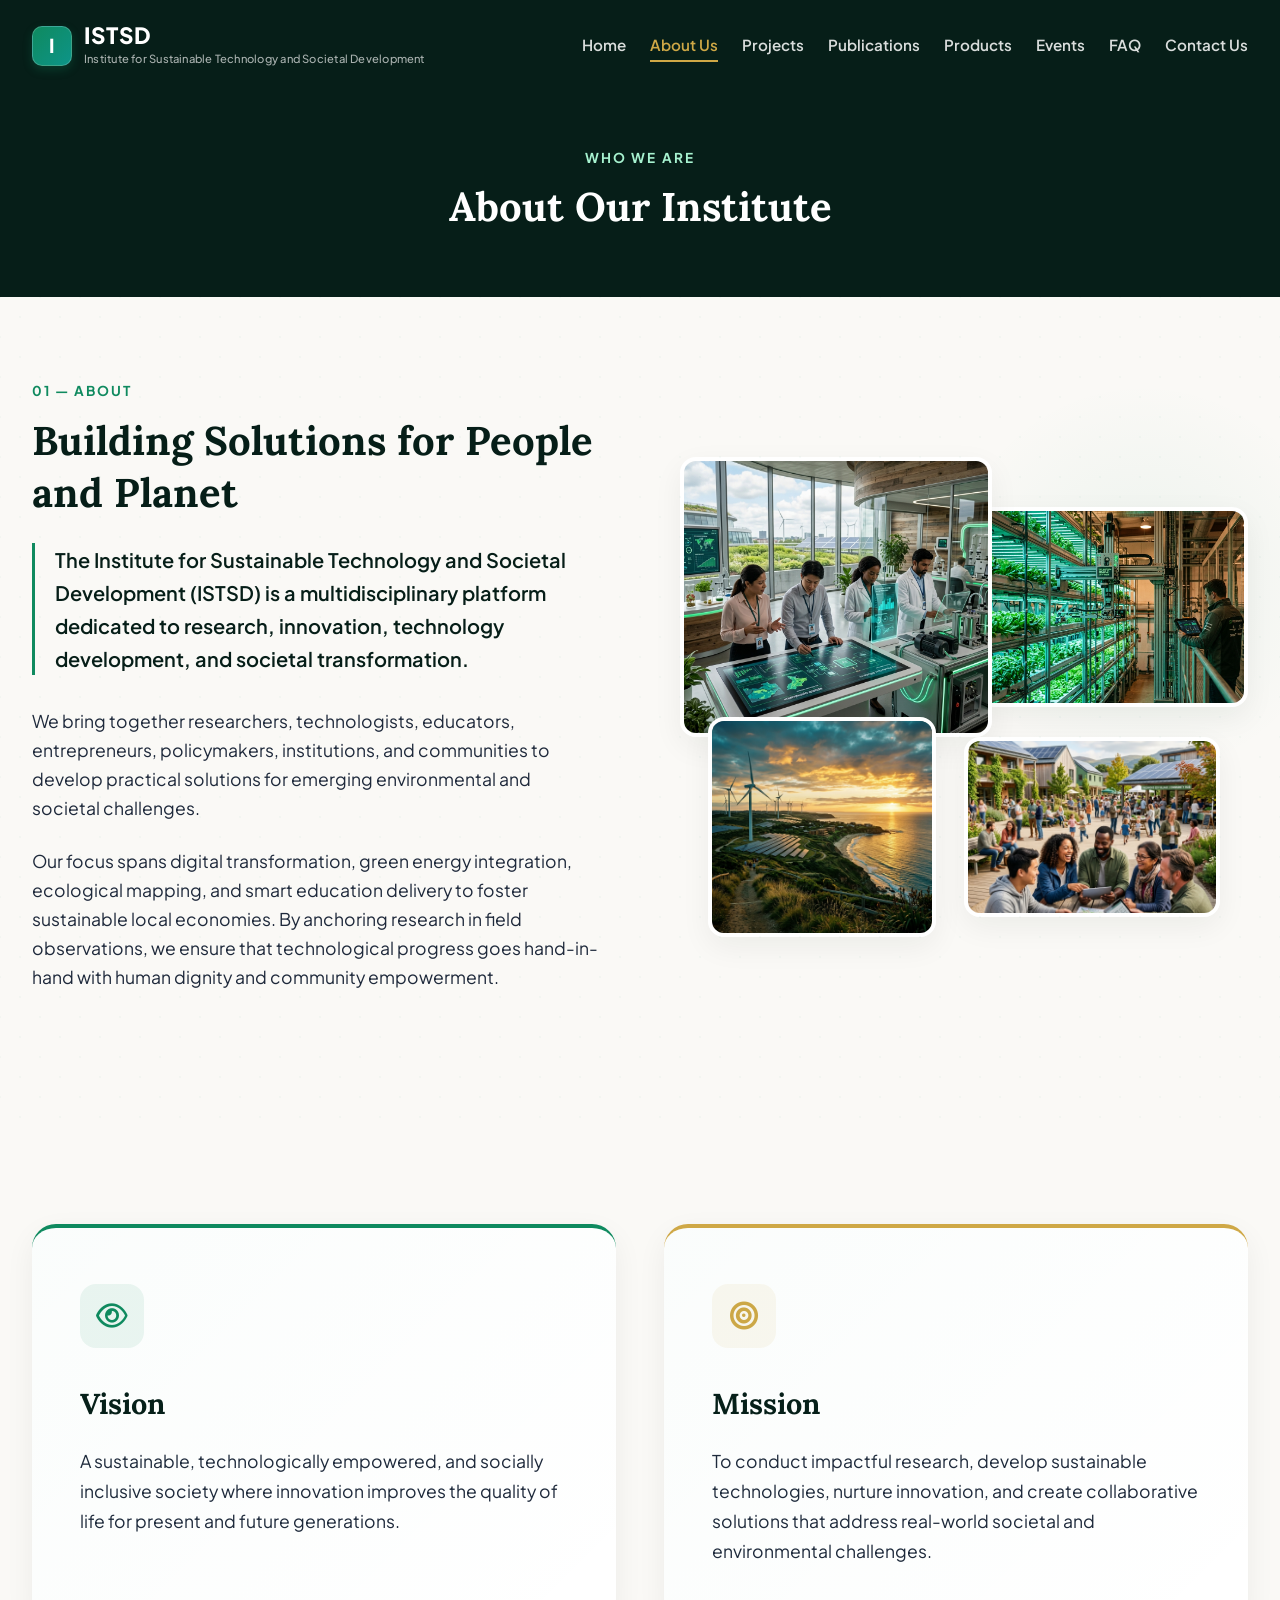
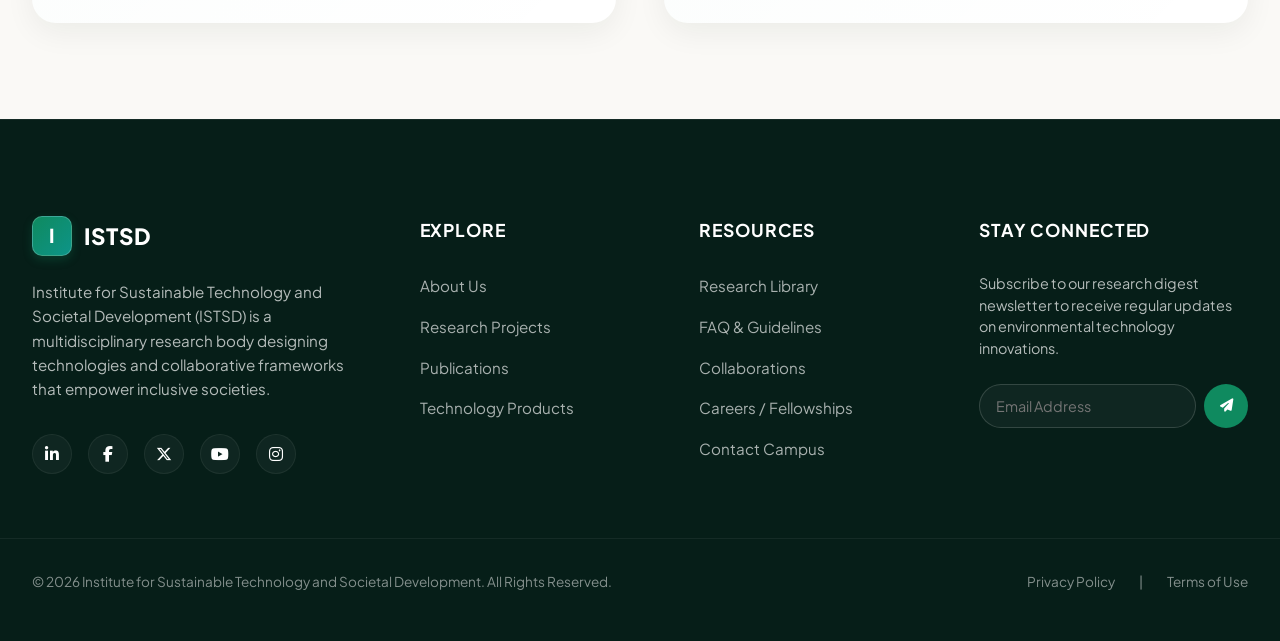
==== commit 8c0c5a4d: "error removed" ====
--- a/about.html
+++ b/about.html
@@ -77,7 +77,7 @@
     <div class="container about-grid">
       <!-- Left content -->
       <div class="about-content reveal-element">
-        <span class="section-label">01 — About Testing</span>
+        <span class="section-label">01 — About</span>
         <h2 class="section-title">Building Solutions for People and Planet</h2>
         <p class="about-text-lead">
           The Institute for Sustainable Technology and Societal Development (ISTSD) is a multidisciplinary platform
--- a/css/style.css
+++ b/css/style.css
@@ -2,24 +2,31 @@
 
 /* --- CUSTOM VARIABLES --- */
 :root {
-  --primary-dark: #061e18;      /* Deep Forest Green */
+  --primary-dark: #061e18;
+  /* Deep Forest Green */
   --primary-dark-rgb: 6, 30, 24;
-  --primary-emerald: #0f8a5f;   /* Emerald Green */
+  --primary-emerald: #0f8a5f;
+  /* Emerald Green */
   --primary-emerald-rgb: 15, 138, 95;
-  --accent-teal: #0d9488;       /* Teal */
+  --accent-teal: #0d9488;
+  /* Teal */
   --accent-teal-rgb: 13, 148, 136;
-  --accent-gold: #cfa846;       /* Soft Gold */
+  --accent-gold: #cfa846;
+  /* Soft Gold */
   --accent-gold-rgb: 207, 168, 70;
-  --bg-ivory: #faf9f6;          /* Ivory / Off-white */
+  --bg-ivory: #faf9f6;
+  /* Ivory / Off-white */
   --bg-light-rgb: 250, 249, 246;
   --bg-card: #ffffff;
-  --text-charcoal: #1e293b;     /* Slate 800 */
-  --text-muted: #64748b;        /* Slate 500 */
+  --text-charcoal: #1e293b;
+  /* Slate 800 */
+  --text-muted: #64748b;
+  /* Slate 500 */
   --white: #ffffff;
   --white-rgb: 255, 255, 255;
   --font-sans: 'Plus Jakarta Sans', sans-serif;
   --font-serif: 'Lora', serif;
-  
+
   --shadow-sm: 0 2px 4px rgba(0, 0, 0, 0.05);
   --shadow-md: 0 10px 30px rgba(6, 30, 24, 0.06);
   --shadow-lg: 0 20px 40px rgba(6, 30, 24, 0.1);
@@ -30,6 +37,8 @@
   --border-radius-lg: 24px;
 }
 
+
+
 /* --- RESET & BASIC STYLES --- */
 * {
   box-sizing: border-box;
@@ -54,13 +63,16 @@
 ::-webkit-scrollbar {
   width: 10px;
 }
+
 ::-webkit-scrollbar-track {
   background: var(--bg-ivory);
 }
+
 ::-webkit-scrollbar-thumb {
   background: rgba(15, 138, 95, 0.3);
   border-radius: 5px;
 }
+
 ::-webkit-scrollbar-thumb:hover {
   background: var(--primary-emerald);
 }
@@ -85,7 +97,7 @@
   left: 0;
   width: 100%;
   height: 100%;
-  background-image: 
+  background-image:
     radial-gradient(rgba(15, 138, 95, 0.03) 1.5px, transparent 1.5px),
     radial-gradient(rgba(15, 138, 95, 0.03) 1.5px, transparent 1.5px);
   background-size: 40px 40px;
@@ -265,7 +277,8 @@
 .logo-abbr {
   font-size: 1.4rem;
   font-weight: 800;
-  color: var(--white); /* Light by default */
+  color: var(--white);
+  /* Light by default */
   letter-spacing: 0.05em;
   line-height: 1;
   transition: var(--transition-smooth);
@@ -274,7 +287,8 @@
 .logo-full {
   font-size: 0.7rem;
   font-weight: 500;
-  color: rgba(255, 255, 255, 0.65); /* Light by default */
+  color: rgba(255, 255, 255, 0.65);
+  /* Light by default */
   letter-spacing: 0.02em;
   margin-top: 0.15rem;
   transition: var(--transition-smooth);
@@ -290,7 +304,8 @@
 .nav-link {
   font-size: 0.95rem;
   font-weight: 600;
-  color: rgba(255, 255, 255, 0.85); /* Light by default */
+  color: rgba(255, 255, 255, 0.85);
+  /* Light by default */
   text-decoration: none;
   position: relative;
   padding: 0.5rem 0;
@@ -298,7 +313,8 @@
 }
 
 .nav-link:hover {
-  color: var(--accent-gold); /* Gold hover at top */
+  color: var(--accent-gold);
+  /* Gold hover at top */
 }
 
 .nav-link::after {
@@ -308,7 +324,8 @@
   left: 0;
   width: 0;
   height: 2px;
-  background-color: var(--accent-gold); /* Gold active at top */
+  background-color: var(--accent-gold);
+  /* Gold active at top */
   transition: var(--transition-fast);
 }
 
@@ -318,7 +335,8 @@
 }
 
 .nav-link.active {
-  color: var(--accent-gold); /* Gold active at top */
+  color: var(--accent-gold);
+  /* Gold active at top */
 }
 
 .nav-actions {
@@ -342,7 +360,8 @@
   width: 25px;
   height: 2px;
   margin: 5px auto;
-  background-color: var(--white); /* Light by default */
+  background-color: var(--white);
+  /* Light by default */
   transition: var(--transition-fast);
 }
 
@@ -421,12 +440,10 @@
   left: 0;
   width: 100%;
   height: 100%;
-  background: linear-gradient(
-    to bottom,
-    rgba(6, 30, 24, 0.9) 0%,
-    rgba(6, 30, 24, 0.75) 50%,
-    rgba(6, 30, 24, 0.95) 100%
-  );
+  background: linear-gradient(to bottom,
+      rgba(6, 30, 24, 0.9) 0%,
+      rgba(6, 30, 24, 0.75) 50%,
+      rgba(6, 30, 24, 0.95) 100%);
   z-index: 1;
 }
 
@@ -1564,7 +1581,7 @@
   flex-direction: column;
   align-items: center;
   justify-content: center;
-  background: 
+  background:
     radial-gradient(circle, rgba(15, 138, 95, 0.08) 10%, transparent 60%),
     linear-gradient(rgba(15, 138, 95, 0.02) 1px, transparent 1px),
     linear-gradient(90deg, rgba(15, 138, 95, 0.02) 1px, transparent 1px);
@@ -1642,8 +1659,8 @@
 }
 
 /* Float label styles */
-.form-input:focus ~ .form-label,
-.form-input:not(:placeholder-shown) ~ .form-label {
+.form-input:focus~.form-label,
+.form-input:not(:placeholder-shown)~.form-label {
   top: -0.75rem;
   font-size: 0.75rem;
   font-weight: 700;
@@ -1849,14 +1866,29 @@
 
 /* --- ANIMATION KEYFRAMES --- */
 @keyframes float-around {
-  0% { transform: translateY(0) scale(1); }
-  50% { transform: translateY(-30px) scale(1.05); }
-  100% { transform: translateY(0) scale(1); }
+  0% {
+    transform: translateY(0) scale(1);
+  }
+
+  50% {
+    transform: translateY(-30px) scale(1.05);
+  }
+
+  100% {
+    transform: translateY(0) scale(1);
+  }
 }
 
 @keyframes ping-marker {
-  0% { transform: scale(0.5); opacity: 1; }
-  100% { transform: scale(1.8); opacity: 0; }
+  0% {
+    transform: scale(0.5);
+    opacity: 1;
+  }
+
+  100% {
+    transform: scale(1.8);
+    opacity: 0;
+  }
 }
 
 /* Intersection Observer Animations */
@@ -1877,67 +1909,67 @@
   html {
     font-size: 15px;
   }
-  
+
   .container {
     padding: 0 1.5rem;
   }
-  
+
   .stats-grid {
     grid-template-columns: repeat(2, 1fr);
     gap: 1.5rem;
   }
-  
+
   .stat-item {
     border-right: none;
   }
-  
+
   .stat-item:nth-child(odd) {
     border-right: 1px solid rgba(15, 138, 95, 0.1);
   }
-  
+
   .about-grid {
     gap: 3rem;
   }
-  
+
   .focus-grid {
     grid-template-columns: repeat(2, 1fr);
     gap: 2rem;
   }
-  
+
   .projects-grid {
     grid-template-columns: repeat(2, 1fr);
     gap: 2rem;
   }
-  
+
   .products-grid {
     grid-template-columns: 1fr;
     gap: 2.5rem;
   }
-  
+
   .product-card {
     grid-template-columns: 1fr 1fr;
   }
-  
+
   .events-grid {
     grid-template-columns: repeat(2, 1fr);
     gap: 2rem;
   }
-  
+
   .why-grid {
     grid-template-columns: repeat(2, 1fr);
     gap: 2rem;
   }
-  
+
   .partners-grid {
     grid-template-columns: repeat(3, 1fr);
     gap: 1.5rem;
   }
-  
+
   .footer-grid {
     grid-template-columns: 1.5fr 1fr 1fr;
     gap: 3rem;
   }
-  
+
   .footer-brand-col {
     grid-column: span 3;
     margin-bottom: 1.5rem;
@@ -1948,16 +1980,16 @@
   section {
     padding: 5rem 0;
   }
-  
+
   .section-title {
     font-size: 2.1rem;
   }
-  
+
   /* Navigation Hamburger */
   .hamburger-toggle {
     display: block;
   }
-  
+
   .nav-menu {
     position: fixed;
     top: 0;
@@ -1973,121 +2005,134 @@
     transition: var(--transition-smooth);
     z-index: 1005;
   }
-  
+
   .nav-menu.active {
     right: 0;
   }
-  
+
   .nav-menu .nav-link {
     font-size: 1.1rem;
     width: 100%;
     color: var(--primary-dark);
   }
-  
+
   .nav-menu .nav-link:hover,
   .nav-menu .nav-link.active {
     color: var(--primary-emerald);
   }
-  
+
   .nav-menu .nav-link::after {
     background-color: var(--primary-emerald);
   }
-  
+
   .nav-actions {
-    display: none; /* Hide button in mobile header */
-  }
-  
+    display: none;
+    /* Hide button in mobile header */
+  }
+
   /* Add button inside mobile menu drawer instead */
   .nav-menu .mobile-nav-btn {
     margin-top: 1rem;
     width: 100%;
   }
-  
+
   .hamburger-toggle.active .hamburger-line:nth-child(1) {
     transform: translateY(7px) rotate(45deg);
   }
-  
+
   .hamburger-toggle.active .hamburger-line:nth-child(2) {
     opacity: 0;
   }
-  
+
   .hamburger-toggle.active .hamburger-line:nth-child(3) {
     transform: translateY(-7px) rotate(-45deg);
   }
-  
+
   /* Hero */
   .hero-title {
     font-size: 2.8rem;
   }
-  
+
   .hero-description {
     font-size: 1.1rem;
   }
-  
+
   /* About Collage Layout Change */
   .about-grid {
     grid-template-columns: 1fr;
     gap: 4rem;
   }
-  
+
   .about-collage {
     height: 380px;
     max-width: 500px;
     margin: 0 auto;
   }
-  
-  .collage-card-1 { height: 200px; }
-  .collage-card-2 { height: 150px; top: 30px; }
-  .collage-card-3 { height: 160px; }
-  .collage-card-4 { height: 140px; }
-  
+
+  .collage-card-1 {
+    height: 200px;
+  }
+
+  .collage-card-2 {
+    height: 150px;
+    top: 30px;
+  }
+
+  .collage-card-3 {
+    height: 160px;
+  }
+
+  .collage-card-4 {
+    height: 140px;
+  }
+
   .vm-grid {
     grid-template-columns: 1fr;
     gap: 2rem;
   }
-  
+
   .focus-grid {
     grid-template-columns: 1fr;
   }
-  
+
   .projects-grid {
     grid-template-columns: 1fr;
   }
-  
+
   .product-card {
     grid-template-columns: 1fr;
   }
-  
+
   .product-img-box {
     min-height: 220px;
   }
-  
+
   .events-grid {
     grid-template-columns: 1fr;
   }
-  
+
   .why-grid {
     grid-template-columns: 1fr;
   }
-  
+
   .partners-grid {
     grid-template-columns: repeat(2, 1fr);
   }
-  
+
   .contact-grid {
     grid-template-columns: 1fr;
     gap: 3rem;
   }
-  
+
   .footer-grid {
     grid-template-columns: 1fr 1fr;
     gap: 2.5rem;
   }
-  
+
   .footer-brand-col {
     grid-column: span 2;
   }
-  
+
   .footer-bottom-wrapper {
     flex-direction: column;
     gap: 1.5rem;
@@ -2099,52 +2144,64 @@
   html {
     font-size: 14px;
   }
-  
+
   .stats-grid {
     grid-template-columns: 1fr;
     gap: 2rem;
   }
-  
+
   .stat-item {
     border-right: none;
     border-bottom: 1px solid rgba(15, 138, 95, 0.1);
   }
-  
+
   .stat-item:last-child {
     border-bottom: none;
   }
-  
+
   .hero-title {
     font-size: 2.4rem;
   }
-  
+
   .hero-buttons {
     flex-direction: column;
   }
-  
+
   .btn {
     width: 100%;
   }
-  
+
   .about-collage {
     height: 300px;
   }
-  
-  .collage-card-1 { height: 160px; }
-  .collage-card-2 { height: 120px; top: 20px; }
-  .collage-card-3 { height: 130px; }
-  .collage-card-4 { height: 110px; }
-  
+
+  .collage-card-1 {
+    height: 160px;
+  }
+
+  .collage-card-2 {
+    height: 120px;
+    top: 20px;
+  }
+
+  .collage-card-3 {
+    height: 130px;
+  }
+
+  .collage-card-4 {
+    height: 110px;
+  }
+
   .partner-logo-card {
     min-height: 90px;
     padding: 1.5rem 1rem;
   }
-  
+
   .footer-grid {
     grid-template-columns: 1fr;
     gap: 2.5rem;
   }
-  
+
   .footer-brand-col {
     grid-column: span 1;
   }
@@ -2155,11 +2212,13 @@
   html {
     scroll-behavior: auto;
   }
+
   .reveal-element {
     opacity: 1 !important;
     transform: none !important;
     transition: none !important;
   }
+
   .hero-bg-img,
   .hero-particle,
   .collage-img-card,
@@ -2175,4 +2234,4 @@
     transition: none !important;
     transform: none !important;
   }
-}
+}
